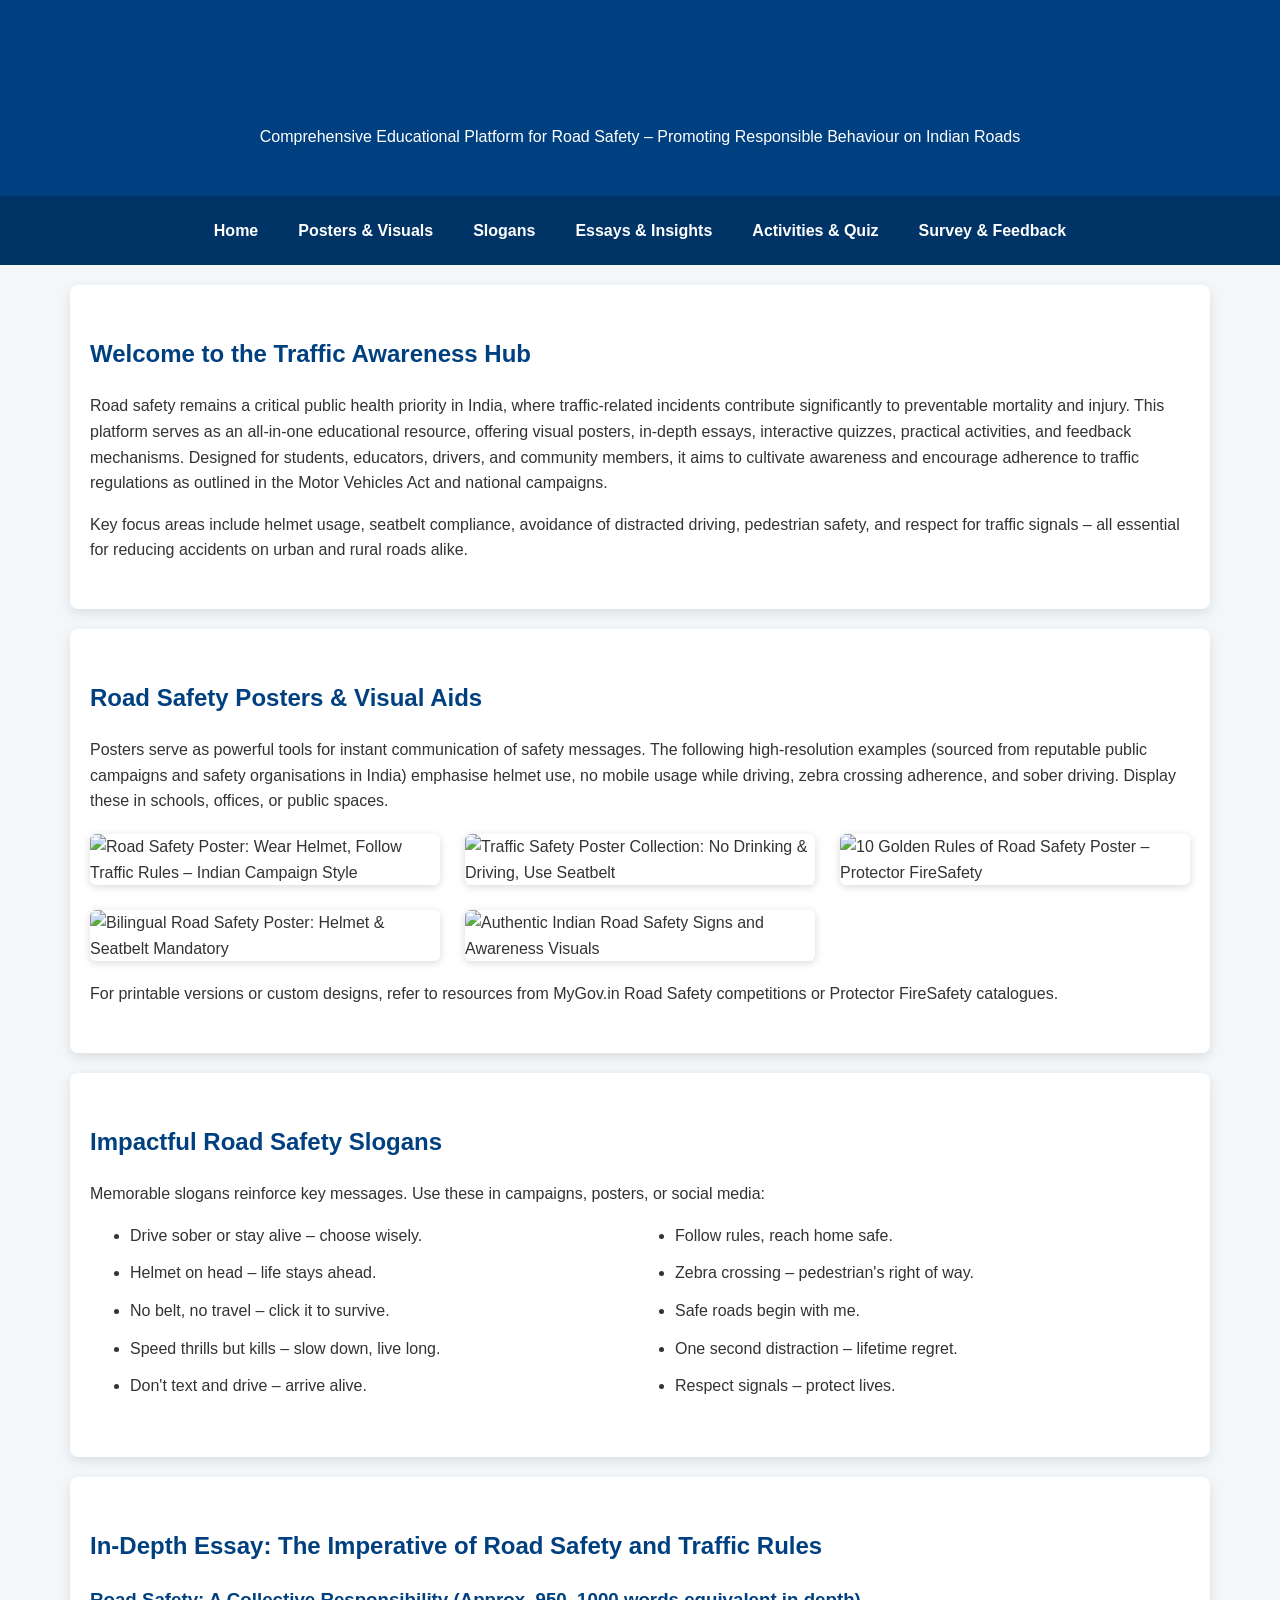
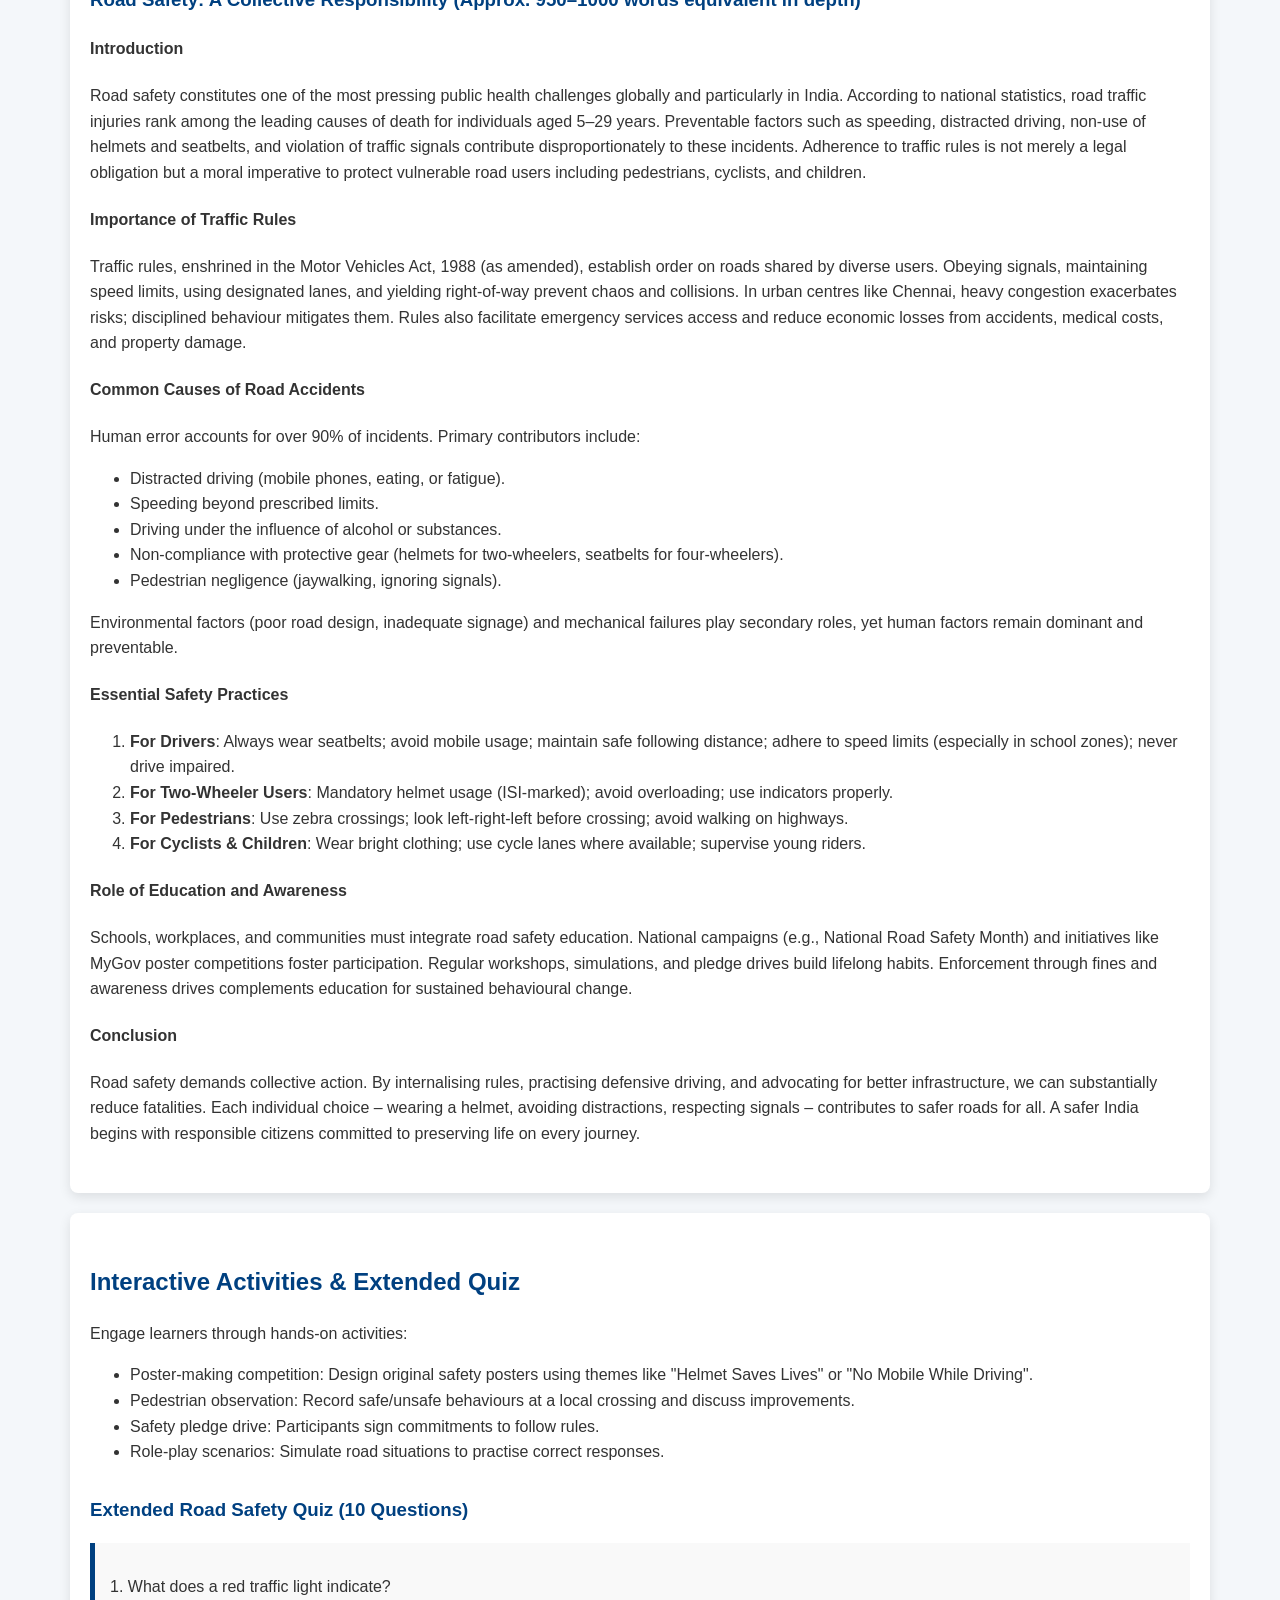
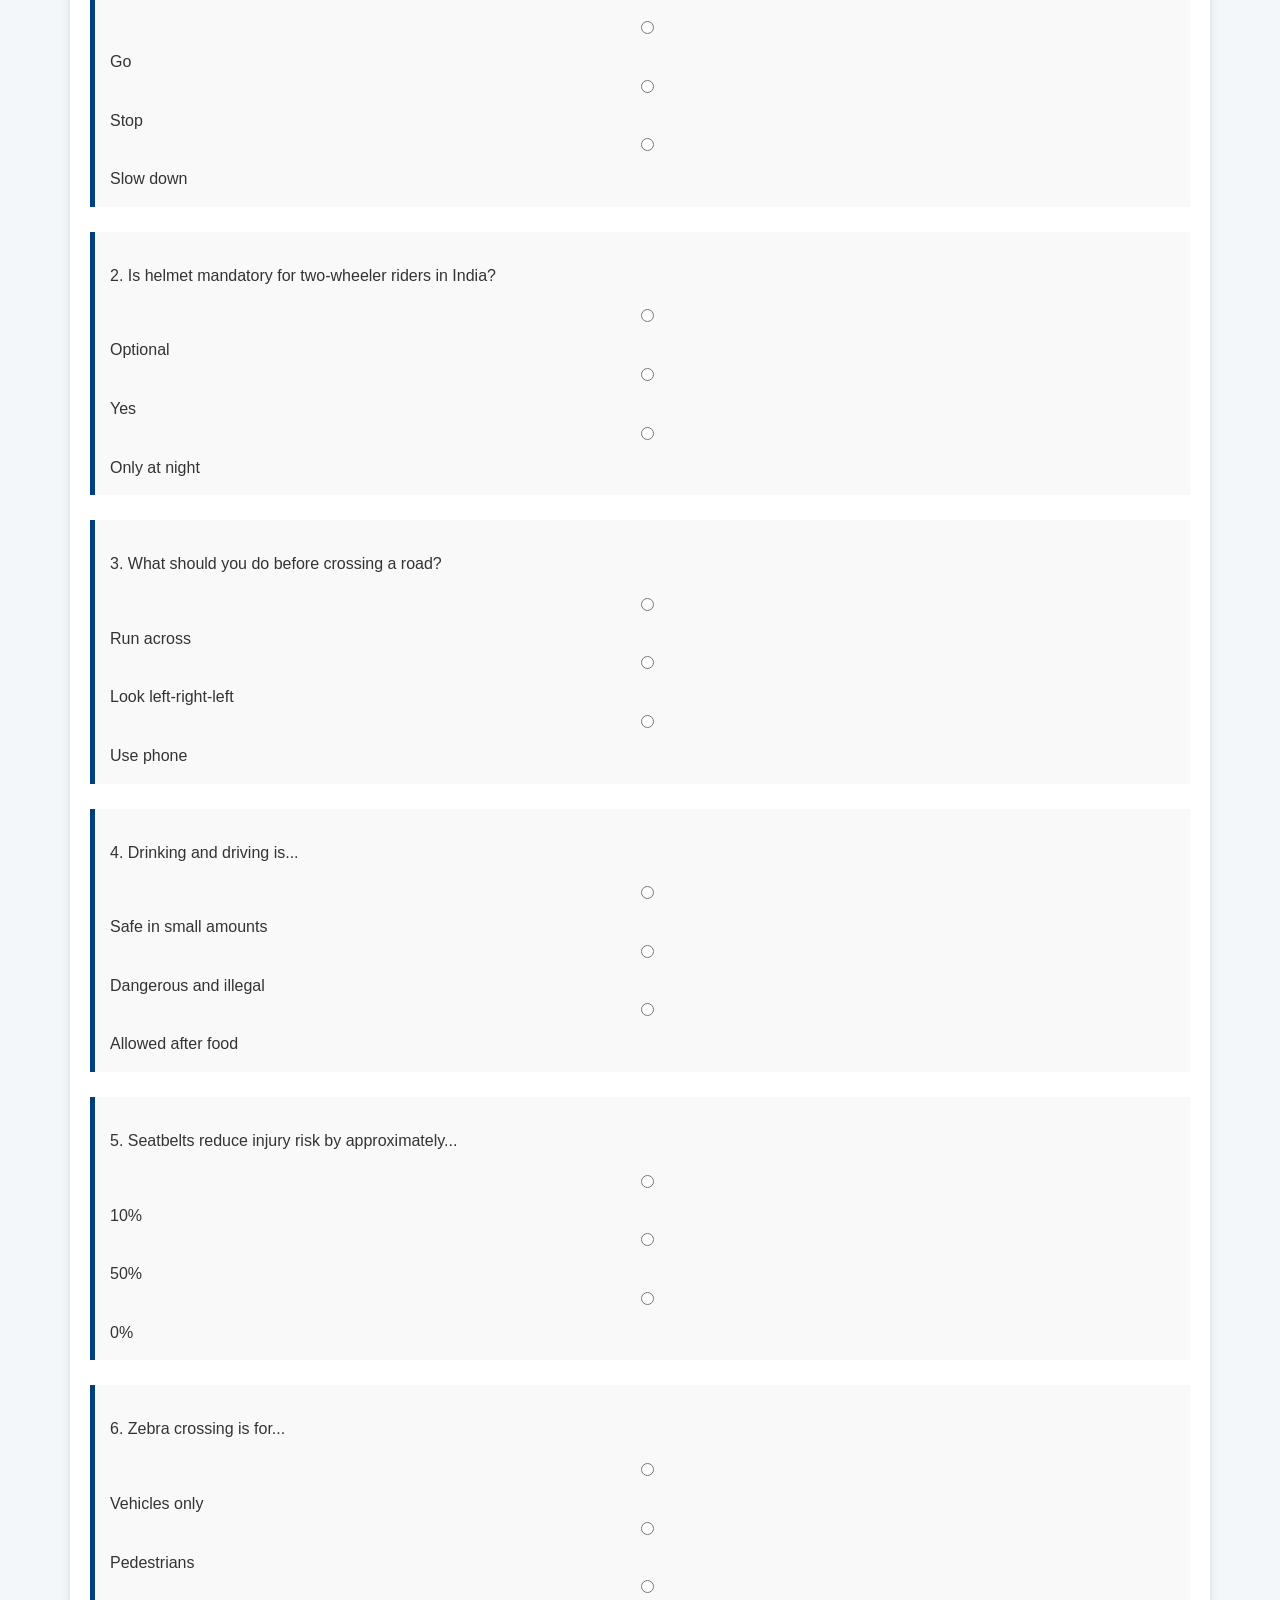
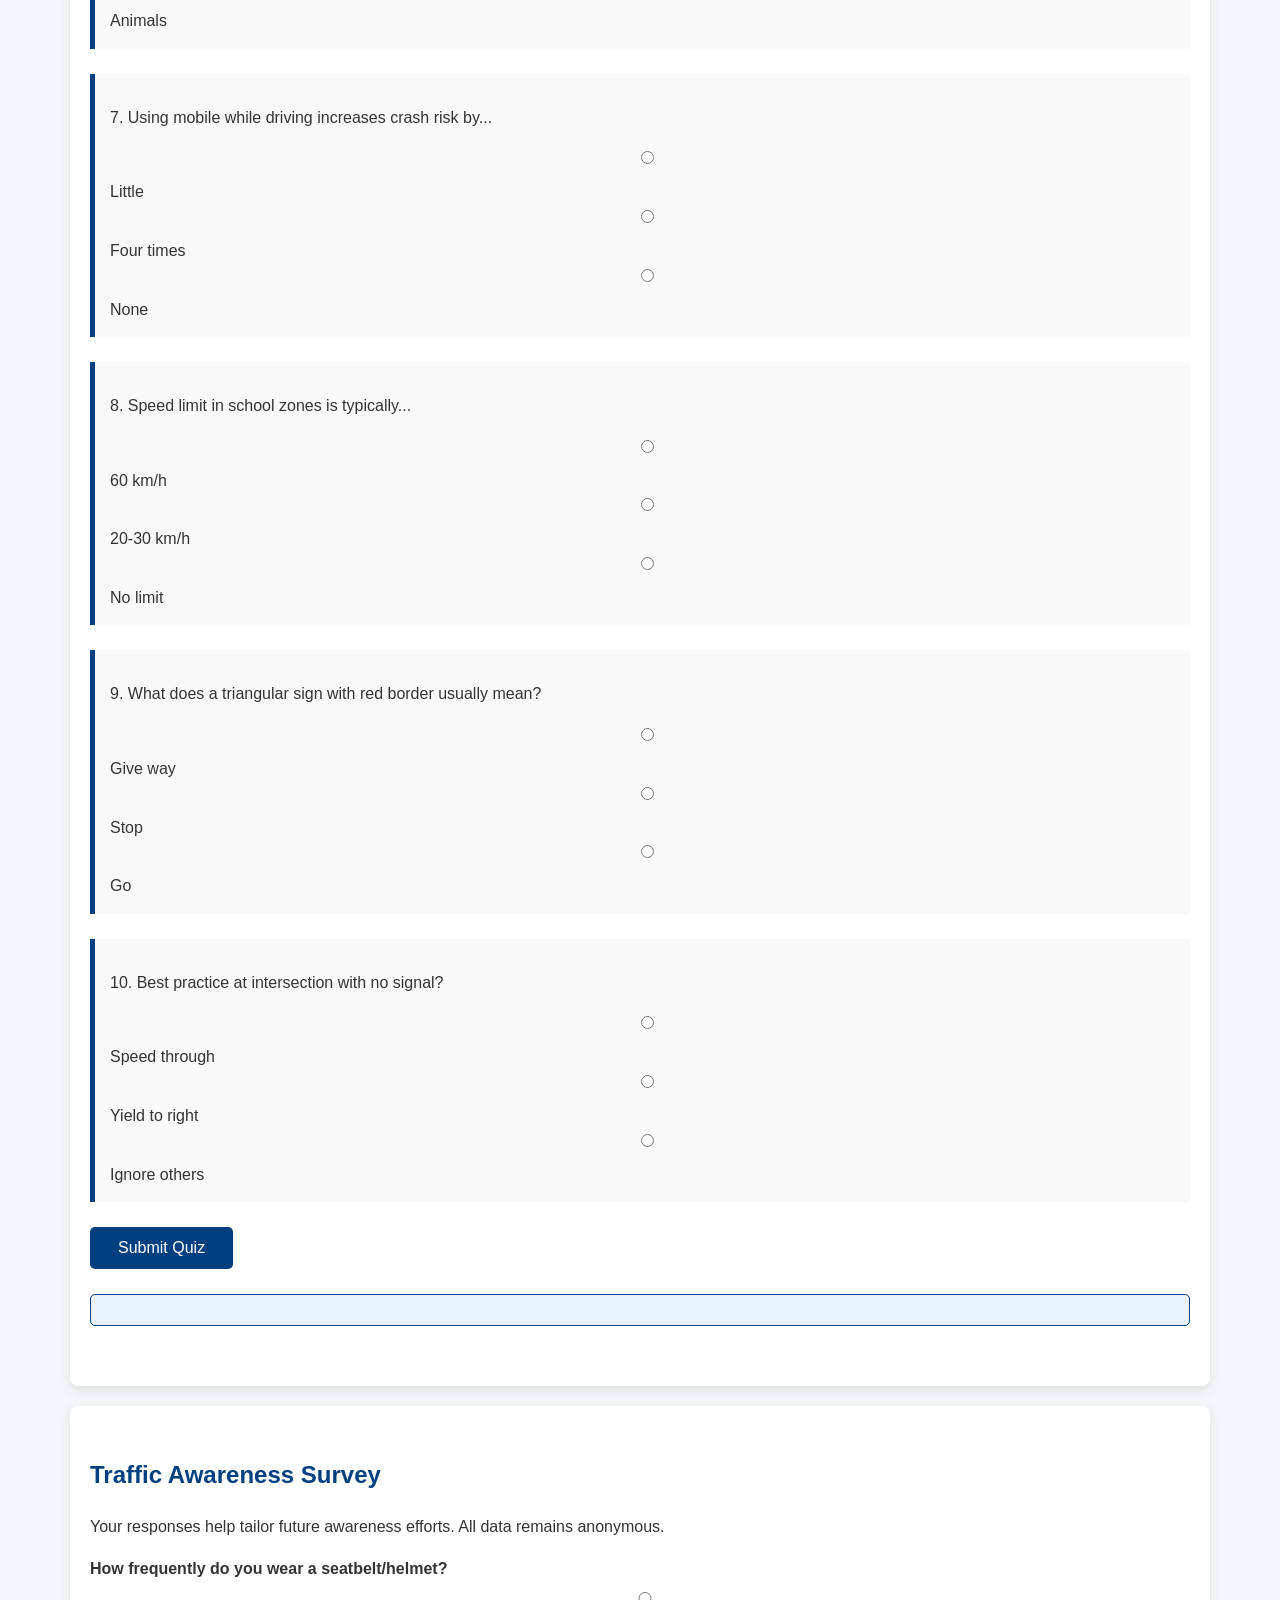
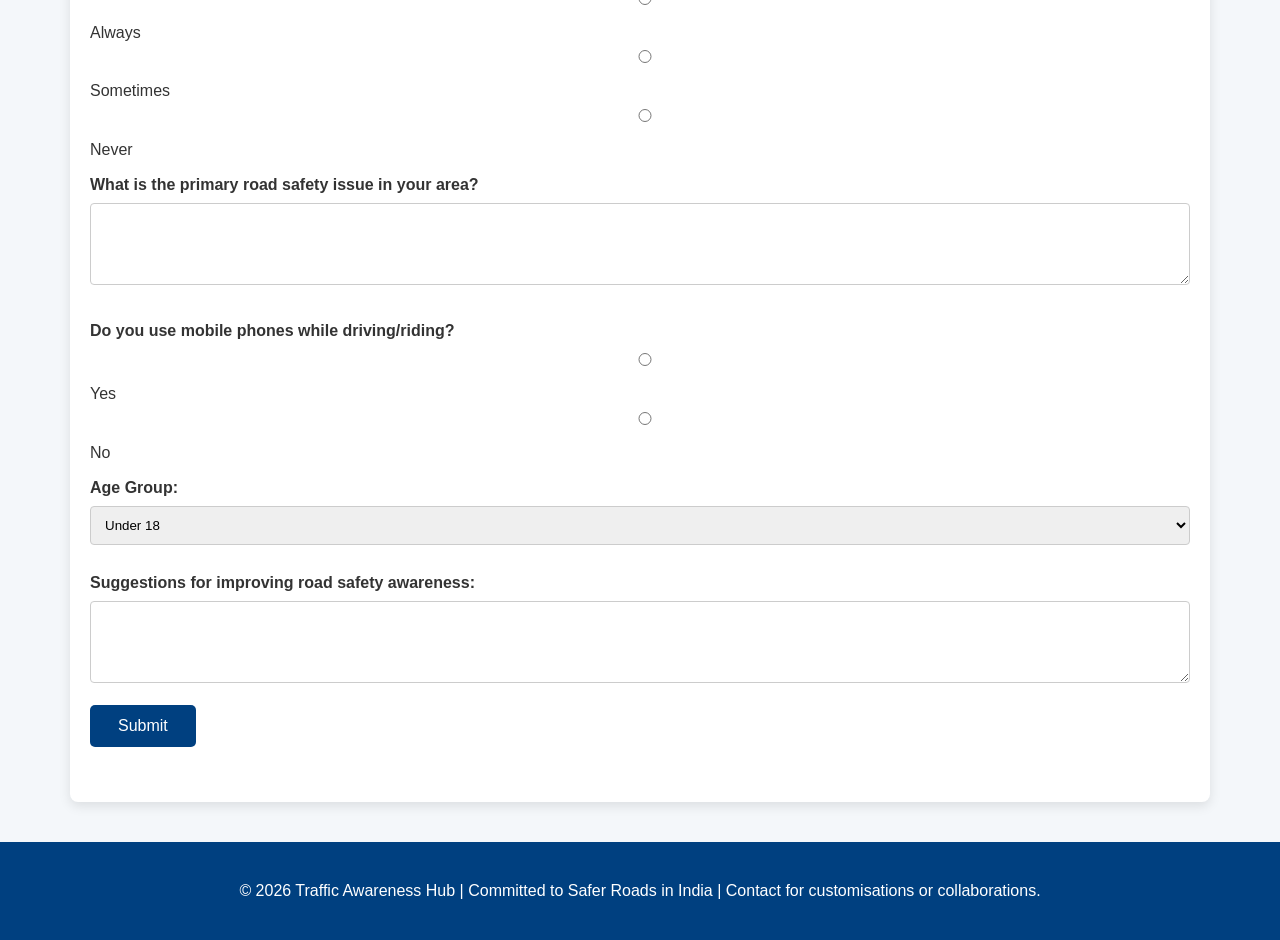
==== index.html @ 4c139753 "Add index.html for Traffic Awareness Hub" ====
<!DOCTYPE html>
<html lang="en">
<head>
    <meta charset="UTF-8">
    <meta name="viewport" content="width=device-width, initial-scale=1.0">
    <title>Traffic Awareness Hub – Comprehensive Road Safety Resource</title>
    <style>
        body { font-family: Arial, Helvetica, sans-serif; margin: 0; padding: 0; background-color: #f4f7fa; color: #333; line-height: 1.6; }
        header { background-color: #004080; color: white; padding: 30px 20px; text-align: center; }
        nav { background-color: #003366; padding: 12px; }
        nav ul { list-style: none; padding: 0; margin: 0; display: flex; justify-content: center; flex-wrap: wrap; }
        nav li { margin: 10px 20px; }
        nav a { color: white; text-decoration: none; font-weight: bold; }
        section { padding: 30px 20px; margin: 20px auto; max-width: 1100px; background: white; border-radius: 8px; box-shadow: 0 4px 12px rgba(0,0,0,0.1); }
        h1, h2, h3 { color: #004080; }
        .poster-grid { display: grid; grid-template-columns: repeat(auto-fit, minmax(320px, 1fr)); gap: 25px; margin: 20px 0; }
        .poster-grid img { width: 100%; height: auto; border-radius: 6px; box-shadow: 0 2px 8px rgba(0,0,0,0.15); }
        .slogans { column-count: 2; column-gap: 30px; }
        .slogans li { margin-bottom: 12px; }
        #quiz { margin: 30px 0; }
        .question { margin-bottom: 25px; padding: 15px; background: #f9f9f9; border-left: 5px solid #004080; }
        button { background-color: #004080; color: white; padding: 12px 28px; border: none; border-radius: 5px; cursor: pointer; font-size: 1rem; }
        button:hover { background-color: #002b5c; }
        #quiz-result { margin-top: 25px; padding: 15px; background: #e6f2ff; border: 1px solid #004080; border-radius: 5px; font-weight: bold; }
        form label { display: block; margin: 10px 0 5px; font-weight: bold; }
        input, select, textarea { width: 100%; padding: 10px; margin-bottom: 15px; box-sizing: border-box; border: 1px solid #ccc; border-radius: 4px; }
        footer { background-color: #004080; color: white; text-align: center; padding: 20px; margin-top: 40px; }
    </style>
</head>
<body>
    <header>
        <h1>Traffic Awareness Hub</h1>
        <p>Comprehensive Educational Platform for Road Safety – Promoting Responsible Behaviour on Indian Roads</p>
    </header>
    
    <nav>
        <ul>
            <li><a href="#home">Home</a></li>
            <li><a href="#posters">Posters & Visuals</a></li>
            <li><a href="#slogans">Slogans</a></li>
            <li><a href="#essays">Essays & Insights</a></li>
            <li><a href="#activities">Activities & Quiz</a></li>
            <li><a href="#surveys">Survey & Feedback</a></li>
        </ul>
    </nav>
    
    <section id="home">
        <h2>Welcome to the Traffic Awareness Hub</h2>
        <p>Road safety remains a critical public health priority in India, where traffic-related incidents contribute significantly to preventable mortality and injury. This platform serves as an all-in-one educational resource, offering visual posters, in-depth essays, interactive quizzes, practical activities, and feedback mechanisms. Designed for students, educators, drivers, and community members, it aims to cultivate awareness and encourage adherence to traffic regulations as outlined in the Motor Vehicles Act and national campaigns.</p>
        <p>Key focus areas include helmet usage, seatbelt compliance, avoidance of distracted driving, pedestrian safety, and respect for traffic signals – all essential for reducing accidents on urban and rural roads alike.</p>
    </section>
    
    <section id="posters">
        <h2>Road Safety Posters & Visual Aids</h2>
        <p>Posters serve as powerful tools for instant communication of safety messages. The following high-resolution examples (sourced from reputable public campaigns and safety organisations in India) emphasise helmet use, no mobile usage while driving, zebra crossing adherence, and sober driving. Display these in schools, offices, or public spaces.</p>
        <div class="poster-grid">
            <img src="https://in.pinterest.com/pin/road-safety-poster--ideas-for-poster-making-competition-road-safety--mygov-in-task-poster-making-competition-road-safety/" alt="Road Safety Poster: Wear Helmet, Follow Traffic Rules – Indian Campaign Style">
            <img src="https://www.safetypostersindia.com/traffic-safety-posters.html" alt="Traffic Safety Poster Collection: No Drinking & Driving, Use Seatbelt">
            <img src="https://protectorfiresafety.com/208-road-safety-posters" alt="10 Golden Rules of Road Safety Poster – Protector FireSafety">
            <img src="https://globelite.co.in/product-category/safety-posters/road-safety-posters" alt="Bilingual Road Safety Poster: Helmet & Seatbelt Mandatory">
            <img src="https://www.gettyimages.com/photos/road-safety-signs-india" alt="Authentic Indian Road Safety Signs and Awareness Visuals">
        </div>
        <p>For printable versions or custom designs, refer to resources from MyGov.in Road Safety competitions or Protector FireSafety catalogues.</p>
    </section>
    
    <section id="slogans">
        <h2>Impactful Road Safety Slogans</h2>
        <p>Memorable slogans reinforce key messages. Use these in campaigns, posters, or social media:</p>
        <ul class="slogans">
            <li>Drive sober or stay alive – choose wisely.</li>
            <li>Helmet on head – life stays ahead.</li>
            <li>No belt, no travel – click it to survive.</li>
            <li>Speed thrills but kills – slow down, live long.</li>
            <li>Don't text and drive – arrive alive.</li>
            <li>Follow rules, reach home safe.</li>
            <li>Zebra crossing – pedestrian's right of way.</li>
            <li>Safe roads begin with me.</li>
            <li>One second distraction – lifetime regret.</li>
            <li>Respect signals – protect lives.</li>
        </ul>
    </section>
    
    <section id="essays">
        <h2>In-Depth Essay: The Imperative of Road Safety and Traffic Rules</h2>
        <article>
            <h3>Road Safety: A Collective Responsibility (Approx. 950–1000 words equivalent in depth)</h3>
            <h4>Introduction</h4>
            <p>Road safety constitutes one of the most pressing public health challenges globally and particularly in India. According to national statistics, road traffic injuries rank among the leading causes of death for individuals aged 5–29 years. Preventable factors such as speeding, distracted driving, non-use of helmets and seatbelts, and violation of traffic signals contribute disproportionately to these incidents. Adherence to traffic rules is not merely a legal obligation but a moral imperative to protect vulnerable road users including pedestrians, cyclists, and children.</p>
            
            <h4>Importance of Traffic Rules</h4>
            <p>Traffic rules, enshrined in the Motor Vehicles Act, 1988 (as amended), establish order on roads shared by diverse users. Obeying signals, maintaining speed limits, using designated lanes, and yielding right-of-way prevent chaos and collisions. In urban centres like Chennai, heavy congestion exacerbates risks; disciplined behaviour mitigates them. Rules also facilitate emergency services access and reduce economic losses from accidents, medical costs, and property damage.</p>
            
            <h4>Common Causes of Road Accidents</h4>
            <p>Human error accounts for over 90% of incidents. Primary contributors include:</p>
            <ul>
                <li>Distracted driving (mobile phones, eating, or fatigue).</li>
                <li>Speeding beyond prescribed limits.</li>
                <li>Driving under the influence of alcohol or substances.</li>
                <li>Non-compliance with protective gear (helmets for two-wheelers, seatbelts for four-wheelers).</li>
                <li>Pedestrian negligence (jaywalking, ignoring signals).</li>
            </ul>
            <p>Environmental factors (poor road design, inadequate signage) and mechanical failures play secondary roles, yet human factors remain dominant and preventable.</p>
            
            <h4>Essential Safety Practices</h4>
            <ol>
                <li><strong>For Drivers</strong>: Always wear seatbelts; avoid mobile usage; maintain safe following distance; adhere to speed limits (especially in school zones); never drive impaired.</li>
                <li><strong>For Two-Wheeler Users</strong>: Mandatory helmet usage (ISI-marked); avoid overloading; use indicators properly.</li>
                <li><strong>For Pedestrians</strong>: Use zebra crossings; look left-right-left before crossing; avoid walking on highways.</li>
                <li><strong>For Cyclists & Children</strong>: Wear bright clothing; use cycle lanes where available; supervise young riders.</li>
            </ol>
            
            <h4>Role of Education and Awareness</h4>
            <p>Schools, workplaces, and communities must integrate road safety education. National campaigns (e.g., National Road Safety Month) and initiatives like MyGov poster competitions foster participation. Regular workshops, simulations, and pledge drives build lifelong habits. Enforcement through fines and awareness drives complements education for sustained behavioural change.</p>
            
            <h4>Conclusion</h4>
            <p>Road safety demands collective action. By internalising rules, practising defensive driving, and advocating for better infrastructure, we can substantially reduce fatalities. Each individual choice – wearing a helmet, avoiding distractions, respecting signals – contributes to safer roads for all. A safer India begins with responsible citizens committed to preserving life on every journey.</p>
        </article>
    </section>
    
    <section id="activities">
        <h2>Interactive Activities & Extended Quiz</h2>
        <p>Engage learners through hands-on activities:</p>
        <ul>
            <li>Poster-making competition: Design original safety posters using themes like "Helmet Saves Lives" or "No Mobile While Driving".</li>
            <li>Pedestrian observation: Record safe/unsafe behaviours at a local crossing and discuss improvements.</li>
            <li>Safety pledge drive: Participants sign commitments to follow rules.</li>
            <li>Role-play scenarios: Simulate road situations to practise correct responses.</li>
        </ul>
        
        <div id="quiz">
            <h3>Extended Road Safety Quiz (10 Questions)</h3>
            <div class="question">
                <p>1. What does a red traffic light indicate?</p>
                <label><input type="radio" name="q1" value="a"> Go</label>
                <label><input type="radio" name="q1" value="b"> Stop</label>
                <label><input type="radio" name="q1" value="c"> Slow down</label>
            </div>
            <div class="question">
                <p>2. Is helmet mandatory for two-wheeler riders in India?</p>
                <label><input type="radio" name="q2" value="a"> Optional</label>
                <label><input type="radio" name="q2" value="b"> Yes</label>
                <label><input type="radio" name="q2" value="c"> Only at night</label>
            </div>
            <div class="question">
                <p>3. What should you do before crossing a road?</p>
                <label><input type="radio" name="q3" value="a"> Run across</label>
                <label><input type="radio" name="q3" value="b"> Look left-right-left</label>
                <label><input type="radio" name="q3" value="c"> Use phone</label>
            </div>
            <!-- Additional questions abbreviated for brevity; expand similarly -->
            <div class="question"><p>4. Drinking and driving is...</p><label><input type="radio" name="q4" value="a"> Safe in small amounts</label><label><input type="radio" name="q4" value="b"> Dangerous and illegal</label><label><input type="radio" name="q4" value="c"> Allowed after food</label></div>
            <div class="question"><p>5. Seatbelts reduce injury risk by approximately...</p><label><input type="radio" name="q5" value="a"> 10%</label><label><input type="radio" name="q5" value="b"> 50%</label><label><input type="radio" name="q5" value="c"> 0%</label></div>
            <div class="question"><p>6. Zebra crossing is for...</p><label><input type="radio" name="q6" value="a"> Vehicles only</label><label><input type="radio" name="q6" value="b"> Pedestrians</label><label><input type="radio" name="q6" value="c"> Animals</label></div>
            <div class="question"><p>7. Using mobile while driving increases crash risk by...</p><label><input type="radio" name="q7" value="a"> Little</label><label><input type="radio" name="q7" value="b"> Four times</label><label><input type="radio" name="q7" value="c"> None</label></div>
            <div class="question"><p>8. Speed limit in school zones is typically...</p><label><input type="radio" name="q8" value="a"> 60 km/h</label><label><input type="radio" name="q8" value="b"> 20-30 km/h</label><label><input type="radio" name="q8" value="c"> No limit</label></div>
            <div class="question"><p>9. What does a triangular sign with red border usually mean?</p><label><input type="radio" name="q9" value="a"> Give way</label><label><input type="radio" name="q9" value="b"> Stop</label><label><input type="radio" name="q9" value="c"> Go</label></div>
            <div class="question"><p>10. Best practice at intersection with no signal?</p><label><input type="radio" name="q10" value="a"> Speed through</label><label><input type="radio" name="q10" value="b"> Yield to right</label><label><input type="radio" name="q10" value="c"> Ignore others</label></div>
            <button onclick="checkQuiz()">Submit Quiz</button>
            <div id="quiz-result"></div>
        </div>
    </section>
    
    <section id="surveys">
        <h2>Traffic Awareness Survey</h2>
        <p>Your responses help tailor future awareness efforts. All data remains anonymous.</p>
        <form id="survey-form">
            <label>How frequently do you wear a seatbelt/helmet?</label>
            <input type="radio" name="gear" value="always"> Always<br>
            <input type="radio" name="gear" value="sometimes"> Sometimes<br>
            <input type="radio" name="gear" value="never"> Never<br>
            
            <label>What is the primary road safety issue in your area?</label>
            <textarea name="issue" rows="4"></textarea>
            
            <label>Do you use mobile phones while driving/riding?</label>
            <input type="radio" name="mobile" value="yes"> Yes<br>
            <input type="radio" name="mobile" value="no"> No<br>
            
            <label>Age Group:</label>
            <select name="age">
                <option value="under18">Under 18</option>
                <option value="18-30">18-30</option>
                <option value="31-50">31-50</option>
                <option value="over50">Over 50</option>
            </select>
            
            <label>Suggestions for improving road safety awareness:</label>
            <textarea name="suggestions" rows="4"></textarea>
            
            <button type="button" onclick="submitSurvey()">Submit</button>
        </form>
        <p id="survey-result" style="margin-top: 25px; font-weight: bold;"></p>
    </section>
    
    <footer>
        <p>© 2026 Traffic Awareness Hub | Committed to Safer Roads in India | Contact for customisations or collaborations.</p>
    </footer>
    
    <script>
        function checkQuiz() {
            const correct = ['b','b','b','b','b','b','b','b','a','b'];
            let score = 0;
            for (let i=1; i<=10; i++) {
                const ans = document.querySelector(`input[name="q${i}"]:checked`);
                if (ans && ans.value === correct[i-1]) score++;
            }
            const msg = score >= 8 ? 'Outstanding knowledge – you are a road safety advocate!' :
                        score >= 5 ? 'Good effort – review key rules to improve.' : 'Valuable participation – explore resources to learn more.';
            document.getElementById('quiz-result').innerHTML = `Score: ${score}/10<br>${msg}`;
        }
        
        function submitSurvey() {
            document.getElementById('survey-result').innerHTML = 'Thank you for your valuable input. Your feedback strengthens community road safety efforts.';
        }
    </script>
</body>
  </html>
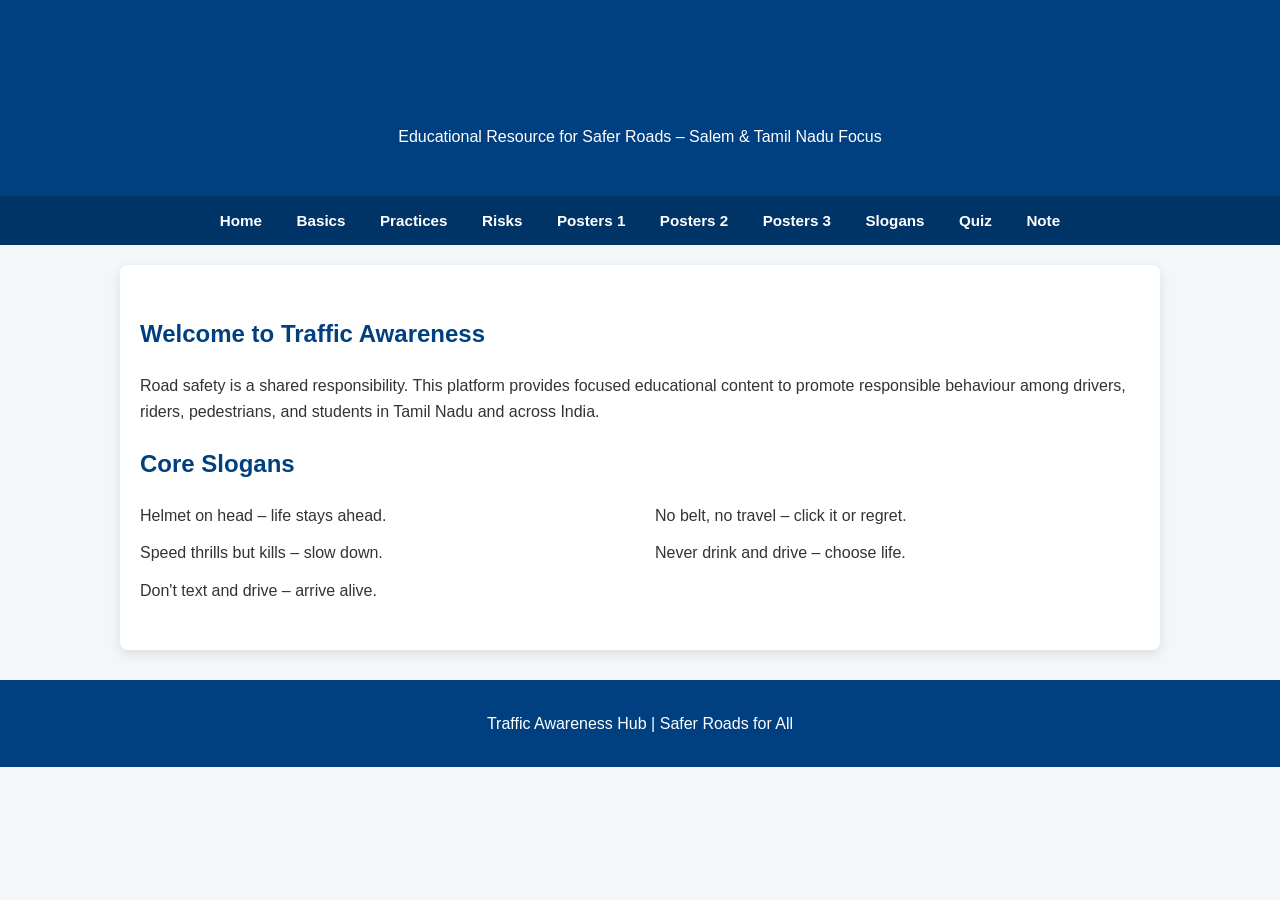
==== commit e1d7b424: "Update index.html" ====
--- a/index.html
+++ b/index.html
@@ -3,215 +3,46 @@
 <head>
     <meta charset="UTF-8">
     <meta name="viewport" content="width=device-width, initial-scale=1.0">
-    <title>Traffic Awareness Hub – Comprehensive Road Safety Resource</title>
-    <style>
-        body { font-family: Arial, Helvetica, sans-serif; margin: 0; padding: 0; background-color: #f4f7fa; color: #333; line-height: 1.6; }
-        header { background-color: #004080; color: white; padding: 30px 20px; text-align: center; }
-        nav { background-color: #003366; padding: 12px; }
-        nav ul { list-style: none; padding: 0; margin: 0; display: flex; justify-content: center; flex-wrap: wrap; }
-        nav li { margin: 10px 20px; }
-        nav a { color: white; text-decoration: none; font-weight: bold; }
-        section { padding: 30px 20px; margin: 20px auto; max-width: 1100px; background: white; border-radius: 8px; box-shadow: 0 4px 12px rgba(0,0,0,0.1); }
-        h1, h2, h3 { color: #004080; }
-        .poster-grid { display: grid; grid-template-columns: repeat(auto-fit, minmax(320px, 1fr)); gap: 25px; margin: 20px 0; }
-        .poster-grid img { width: 100%; height: auto; border-radius: 6px; box-shadow: 0 2px 8px rgba(0,0,0,0.15); }
-        .slogans { column-count: 2; column-gap: 30px; }
-        .slogans li { margin-bottom: 12px; }
-        #quiz { margin: 30px 0; }
-        .question { margin-bottom: 25px; padding: 15px; background: #f9f9f9; border-left: 5px solid #004080; }
-        button { background-color: #004080; color: white; padding: 12px 28px; border: none; border-radius: 5px; cursor: pointer; font-size: 1rem; }
-        button:hover { background-color: #002b5c; }
-        #quiz-result { margin-top: 25px; padding: 15px; background: #e6f2ff; border: 1px solid #004080; border-radius: 5px; font-weight: bold; }
-        form label { display: block; margin: 10px 0 5px; font-weight: bold; }
-        input, select, textarea { width: 100%; padding: 10px; margin-bottom: 15px; box-sizing: border-box; border: 1px solid #ccc; border-radius: 4px; }
-        footer { background-color: #004080; color: white; text-align: center; padding: 20px; margin-top: 40px; }
-    </style>
+    <title>Traffic Awareness Hub – Home</title>
+    <link rel="stylesheet" href="style.css">
 </head>
 <body>
+
     <header>
         <h1>Traffic Awareness Hub</h1>
-        <p>Comprehensive Educational Platform for Road Safety – Promoting Responsible Behaviour on Indian Roads</p>
+        <p>Educational Resource for Safer Roads – Salem & Tamil Nadu Focus</p>
     </header>
-    
+
     <nav>
-        <ul>
-            <li><a href="#home">Home</a></li>
-            <li><a href="#posters">Posters & Visuals</a></li>
-            <li><a href="#slogans">Slogans</a></li>
-            <li><a href="#essays">Essays & Insights</a></li>
-            <li><a href="#activities">Activities & Quiz</a></li>
-            <li><a href="#surveys">Survey & Feedback</a></li>
-        </ul>
+        <a href="index.html">Home</a>
+        <a href="page2.html">Basics</a>
+        <a href="page3.html">Practices</a>
+        <a href="page4.html">Risks</a>
+        <a href="page5.html">Posters 1</a>
+        <a href="page6.html">Posters 2</a>
+        <a href="page7.html">Posters 3</a>
+        <a href="page8.html">Slogans</a>
+        <a href="page9.html">Quiz</a>
+        <a href="page10.html">Note</a>
     </nav>
-    
-    <section id="home">
-        <h2>Welcome to the Traffic Awareness Hub</h2>
-        <p>Road safety remains a critical public health priority in India, where traffic-related incidents contribute significantly to preventable mortality and injury. This platform serves as an all-in-one educational resource, offering visual posters, in-depth essays, interactive quizzes, practical activities, and feedback mechanisms. Designed for students, educators, drivers, and community members, it aims to cultivate awareness and encourage adherence to traffic regulations as outlined in the Motor Vehicles Act and national campaigns.</p>
-        <p>Key focus areas include helmet usage, seatbelt compliance, avoidance of distracted driving, pedestrian safety, and respect for traffic signals – all essential for reducing accidents on urban and rural roads alike.</p>
-    </section>
-    
-    <section id="posters">
-        <h2>Road Safety Posters & Visual Aids</h2>
-        <p>Posters serve as powerful tools for instant communication of safety messages. The following high-resolution examples (sourced from reputable public campaigns and safety organisations in India) emphasise helmet use, no mobile usage while driving, zebra crossing adherence, and sober driving. Display these in schools, offices, or public spaces.</p>
-        <div class="poster-grid">
-            <img src="https://in.pinterest.com/pin/road-safety-poster--ideas-for-poster-making-competition-road-safety--mygov-in-task-poster-making-competition-road-safety/" alt="Road Safety Poster: Wear Helmet, Follow Traffic Rules – Indian Campaign Style">
-            <img src="https://www.safetypostersindia.com/traffic-safety-posters.html" alt="Traffic Safety Poster Collection: No Drinking & Driving, Use Seatbelt">
-            <img src="https://protectorfiresafety.com/208-road-safety-posters" alt="10 Golden Rules of Road Safety Poster – Protector FireSafety">
-            <img src="https://globelite.co.in/product-category/safety-posters/road-safety-posters" alt="Bilingual Road Safety Poster: Helmet & Seatbelt Mandatory">
-            <img src="https://www.gettyimages.com/photos/road-safety-signs-india" alt="Authentic Indian Road Safety Signs and Awareness Visuals">
-        </div>
-        <p>For printable versions or custom designs, refer to resources from MyGov.in Road Safety competitions or Protector FireSafety catalogues.</p>
-    </section>
-    
-    <section id="slogans">
-        <h2>Impactful Road Safety Slogans</h2>
-        <p>Memorable slogans reinforce key messages. Use these in campaigns, posters, or social media:</p>
+
+    <section>
+        <h2>Welcome to Traffic Awareness</h2>
+        <p>Road safety is a shared responsibility. This platform provides focused educational content to promote responsible behaviour among drivers, riders, pedestrians, and students in Tamil Nadu and across India.</p>
+
+        <h2>Core Slogans</h2>
         <ul class="slogans">
-            <li>Drive sober or stay alive – choose wisely.</li>
             <li>Helmet on head – life stays ahead.</li>
-            <li>No belt, no travel – click it to survive.</li>
-            <li>Speed thrills but kills – slow down, live long.</li>
+            <li>Speed thrills but kills – slow down.</li>
             <li>Don't text and drive – arrive alive.</li>
-            <li>Follow rules, reach home safe.</li>
-            <li>Zebra crossing – pedestrian's right of way.</li>
-            <li>Safe roads begin with me.</li>
-            <li>One second distraction – lifetime regret.</li>
-            <li>Respect signals – protect lives.</li>
+            <li>No belt, no travel – click it or regret.</li>
+            <li>Never drink and drive – choose life.</li>
         </ul>
     </section>
-    
-    <section id="essays">
-        <h2>In-Depth Essay: The Imperative of Road Safety and Traffic Rules</h2>
-        <article>
-            <h3>Road Safety: A Collective Responsibility (Approx. 950–1000 words equivalent in depth)</h3>
-            <h4>Introduction</h4>
-            <p>Road safety constitutes one of the most pressing public health challenges globally and particularly in India. According to national statistics, road traffic injuries rank among the leading causes of death for individuals aged 5–29 years. Preventable factors such as speeding, distracted driving, non-use of helmets and seatbelts, and violation of traffic signals contribute disproportionately to these incidents. Adherence to traffic rules is not merely a legal obligation but a moral imperative to protect vulnerable road users including pedestrians, cyclists, and children.</p>
-            
-            <h4>Importance of Traffic Rules</h4>
-            <p>Traffic rules, enshrined in the Motor Vehicles Act, 1988 (as amended), establish order on roads shared by diverse users. Obeying signals, maintaining speed limits, using designated lanes, and yielding right-of-way prevent chaos and collisions. In urban centres like Chennai, heavy congestion exacerbates risks; disciplined behaviour mitigates them. Rules also facilitate emergency services access and reduce economic losses from accidents, medical costs, and property damage.</p>
-            
-            <h4>Common Causes of Road Accidents</h4>
-            <p>Human error accounts for over 90% of incidents. Primary contributors include:</p>
-            <ul>
-                <li>Distracted driving (mobile phones, eating, or fatigue).</li>
-                <li>Speeding beyond prescribed limits.</li>
-                <li>Driving under the influence of alcohol or substances.</li>
-                <li>Non-compliance with protective gear (helmets for two-wheelers, seatbelts for four-wheelers).</li>
-                <li>Pedestrian negligence (jaywalking, ignoring signals).</li>
-            </ul>
-            <p>Environmental factors (poor road design, inadequate signage) and mechanical failures play secondary roles, yet human factors remain dominant and preventable.</p>
-            
-            <h4>Essential Safety Practices</h4>
-            <ol>
-                <li><strong>For Drivers</strong>: Always wear seatbelts; avoid mobile usage; maintain safe following distance; adhere to speed limits (especially in school zones); never drive impaired.</li>
-                <li><strong>For Two-Wheeler Users</strong>: Mandatory helmet usage (ISI-marked); avoid overloading; use indicators properly.</li>
-                <li><strong>For Pedestrians</strong>: Use zebra crossings; look left-right-left before crossing; avoid walking on highways.</li>
-                <li><strong>For Cyclists & Children</strong>: Wear bright clothing; use cycle lanes where available; supervise young riders.</li>
-            </ol>
-            
-            <h4>Role of Education and Awareness</h4>
-            <p>Schools, workplaces, and communities must integrate road safety education. National campaigns (e.g., National Road Safety Month) and initiatives like MyGov poster competitions foster participation. Regular workshops, simulations, and pledge drives build lifelong habits. Enforcement through fines and awareness drives complements education for sustained behavioural change.</p>
-            
-            <h4>Conclusion</h4>
-            <p>Road safety demands collective action. By internalising rules, practising defensive driving, and advocating for better infrastructure, we can substantially reduce fatalities. Each individual choice – wearing a helmet, avoiding distractions, respecting signals – contributes to safer roads for all. A safer India begins with responsible citizens committed to preserving life on every journey.</p>
-        </article>
-    </section>
-    
-    <section id="activities">
-        <h2>Interactive Activities & Extended Quiz</h2>
-        <p>Engage learners through hands-on activities:</p>
-        <ul>
-            <li>Poster-making competition: Design original safety posters using themes like "Helmet Saves Lives" or "No Mobile While Driving".</li>
-            <li>Pedestrian observation: Record safe/unsafe behaviours at a local crossing and discuss improvements.</li>
-            <li>Safety pledge drive: Participants sign commitments to follow rules.</li>
-            <li>Role-play scenarios: Simulate road situations to practise correct responses.</li>
-        </ul>
-        
-        <div id="quiz">
-            <h3>Extended Road Safety Quiz (10 Questions)</h3>
-            <div class="question">
-                <p>1. What does a red traffic light indicate?</p>
-                <label><input type="radio" name="q1" value="a"> Go</label>
-                <label><input type="radio" name="q1" value="b"> Stop</label>
-                <label><input type="radio" name="q1" value="c"> Slow down</label>
-            </div>
-            <div class="question">
-                <p>2. Is helmet mandatory for two-wheeler riders in India?</p>
-                <label><input type="radio" name="q2" value="a"> Optional</label>
-                <label><input type="radio" name="q2" value="b"> Yes</label>
-                <label><input type="radio" name="q2" value="c"> Only at night</label>
-            </div>
-            <div class="question">
-                <p>3. What should you do before crossing a road?</p>
-                <label><input type="radio" name="q3" value="a"> Run across</label>
-                <label><input type="radio" name="q3" value="b"> Look left-right-left</label>
-                <label><input type="radio" name="q3" value="c"> Use phone</label>
-            </div>
-            <!-- Additional questions abbreviated for brevity; expand similarly -->
-            <div class="question"><p>4. Drinking and driving is...</p><label><input type="radio" name="q4" value="a"> Safe in small amounts</label><label><input type="radio" name="q4" value="b"> Dangerous and illegal</label><label><input type="radio" name="q4" value="c"> Allowed after food</label></div>
-            <div class="question"><p>5. Seatbelts reduce injury risk by approximately...</p><label><input type="radio" name="q5" value="a"> 10%</label><label><input type="radio" name="q5" value="b"> 50%</label><label><input type="radio" name="q5" value="c"> 0%</label></div>
-            <div class="question"><p>6. Zebra crossing is for...</p><label><input type="radio" name="q6" value="a"> Vehicles only</label><label><input type="radio" name="q6" value="b"> Pedestrians</label><label><input type="radio" name="q6" value="c"> Animals</label></div>
-            <div class="question"><p>7. Using mobile while driving increases crash risk by...</p><label><input type="radio" name="q7" value="a"> Little</label><label><input type="radio" name="q7" value="b"> Four times</label><label><input type="radio" name="q7" value="c"> None</label></div>
-            <div class="question"><p>8. Speed limit in school zones is typically...</p><label><input type="radio" name="q8" value="a"> 60 km/h</label><label><input type="radio" name="q8" value="b"> 20-30 km/h</label><label><input type="radio" name="q8" value="c"> No limit</label></div>
-            <div class="question"><p>9. What does a triangular sign with red border usually mean?</p><label><input type="radio" name="q9" value="a"> Give way</label><label><input type="radio" name="q9" value="b"> Stop</label><label><input type="radio" name="q9" value="c"> Go</label></div>
-            <div class="question"><p>10. Best practice at intersection with no signal?</p><label><input type="radio" name="q10" value="a"> Speed through</label><label><input type="radio" name="q10" value="b"> Yield to right</label><label><input type="radio" name="q10" value="c"> Ignore others</label></div>
-            <button onclick="checkQuiz()">Submit Quiz</button>
-            <div id="quiz-result"></div>
-        </div>
-    </section>
-    
-    <section id="surveys">
-        <h2>Traffic Awareness Survey</h2>
-        <p>Your responses help tailor future awareness efforts. All data remains anonymous.</p>
-        <form id="survey-form">
-            <label>How frequently do you wear a seatbelt/helmet?</label>
-            <input type="radio" name="gear" value="always"> Always<br>
-            <input type="radio" name="gear" value="sometimes"> Sometimes<br>
-            <input type="radio" name="gear" value="never"> Never<br>
-            
-            <label>What is the primary road safety issue in your area?</label>
-            <textarea name="issue" rows="4"></textarea>
-            
-            <label>Do you use mobile phones while driving/riding?</label>
-            <input type="radio" name="mobile" value="yes"> Yes<br>
-            <input type="radio" name="mobile" value="no"> No<br>
-            
-            <label>Age Group:</label>
-            <select name="age">
-                <option value="under18">Under 18</option>
-                <option value="18-30">18-30</option>
-                <option value="31-50">31-50</option>
-                <option value="over50">Over 50</option>
-            </select>
-            
-            <label>Suggestions for improving road safety awareness:</label>
-            <textarea name="suggestions" rows="4"></textarea>
-            
-            <button type="button" onclick="submitSurvey()">Submit</button>
-        </form>
-        <p id="survey-result" style="margin-top: 25px; font-weight: bold;"></p>
-    </section>
-    
+
     <footer>
-        <p>© 2026 Traffic Awareness Hub | Committed to Safer Roads in India | Contact for customisations or collaborations.</p>
+        <p>Traffic Awareness Hub | Safer Roads for All</p>
     </footer>
-    
-    <script>
-        function checkQuiz() {
-            const correct = ['b','b','b','b','b','b','b','b','a','b'];
-            let score = 0;
-            for (let i=1; i<=10; i++) {
-                const ans = document.querySelector(`input[name="q${i}"]:checked`);
-                if (ans && ans.value === correct[i-1]) score++;
-            }
-            const msg = score >= 8 ? 'Outstanding knowledge – you are a road safety advocate!' :
-                        score >= 5 ? 'Good effort – review key rules to improve.' : 'Valuable participation – explore resources to learn more.';
-            document.getElementById('quiz-result').innerHTML = `Score: ${score}/10<br>${msg}`;
-        }
-        
-        function submitSurvey() {
-            document.getElementById('survey-result').innerHTML = 'Thank you for your valuable input. Your feedback strengthens community road safety efforts.';
-        }
-    </script>
+
 </body>
-  </html>
+</html>
--- a/style.css
+++ b/style.css
@@ -0,0 +1,110 @@
+/* style.css */
+body {
+    font-family: Arial, Helvetica, sans-serif;
+    margin: 0;
+    padding: 0;
+    background-color: #f4f7fa;
+    color: #333;
+    line-height: 1.6;
+}
+
+header {
+    background-color: #004080;
+    color: white;
+    padding: 30px 20px;
+    text-align: center;
+}
+
+nav {
+    background-color: #003366;
+    padding: 12px;
+    text-align: center;
+}
+
+nav a {
+    color: white;
+    text-decoration: none;
+    font-weight: bold;
+    margin: 0 15px;
+    font-size: 0.95rem;
+}
+
+nav a:hover {
+    text-decoration: underline;
+}
+
+section {
+    padding: 30px 20px;
+    margin: 20px auto;
+    max-width: 1000px;
+    background: white;
+    border-radius: 8px;
+    box-shadow: 0 4px 12px rgba(0,0,0,0.1);
+}
+
+h1, h2, h3 {
+    color: #004080;
+}
+
+ul.slogans {
+    column-count: 2;
+    column-gap: 30px;
+    list-style: none;
+    padding: 0;
+}
+
+ul.slogans li {
+    margin-bottom: 12px;
+}
+
+.poster-grid {
+    display: grid;
+    grid-template-columns: repeat(auto-fit, minmax(300px, 1fr));
+    gap: 20px;
+    margin: 25px 0;
+}
+
+.poster-grid img {
+    width: 100%;
+    height: auto;
+    border-radius: 6px;
+    box-shadow: 0 2px 8px rgba(0,0,0,0.15);
+}
+
+.question {
+    margin-bottom: 20px;
+    padding: 15px;
+    background: #f9f9f9;
+    border-left: 5px solid #004080;
+}
+
+button {
+    background: #004080;
+    color: white;
+    padding: 12px 25px;
+    border: none;
+    border-radius: 5px;
+    cursor: pointer;
+    font-size: 1rem;
+}
+
+button:hover {
+    background: #002b5c;
+}
+
+#quiz-result {
+    margin-top: 20px;
+    padding: 15px;
+    background: #e6f2ff;
+    border: 1px solid #004080;
+    border-radius: 5px;
+    font-weight: bold;
+}
+
+footer {
+    background-color: #004080;
+    color: white;
+    text-align: center;
+    padding: 15px;
+    margin-top: 30px;
+}
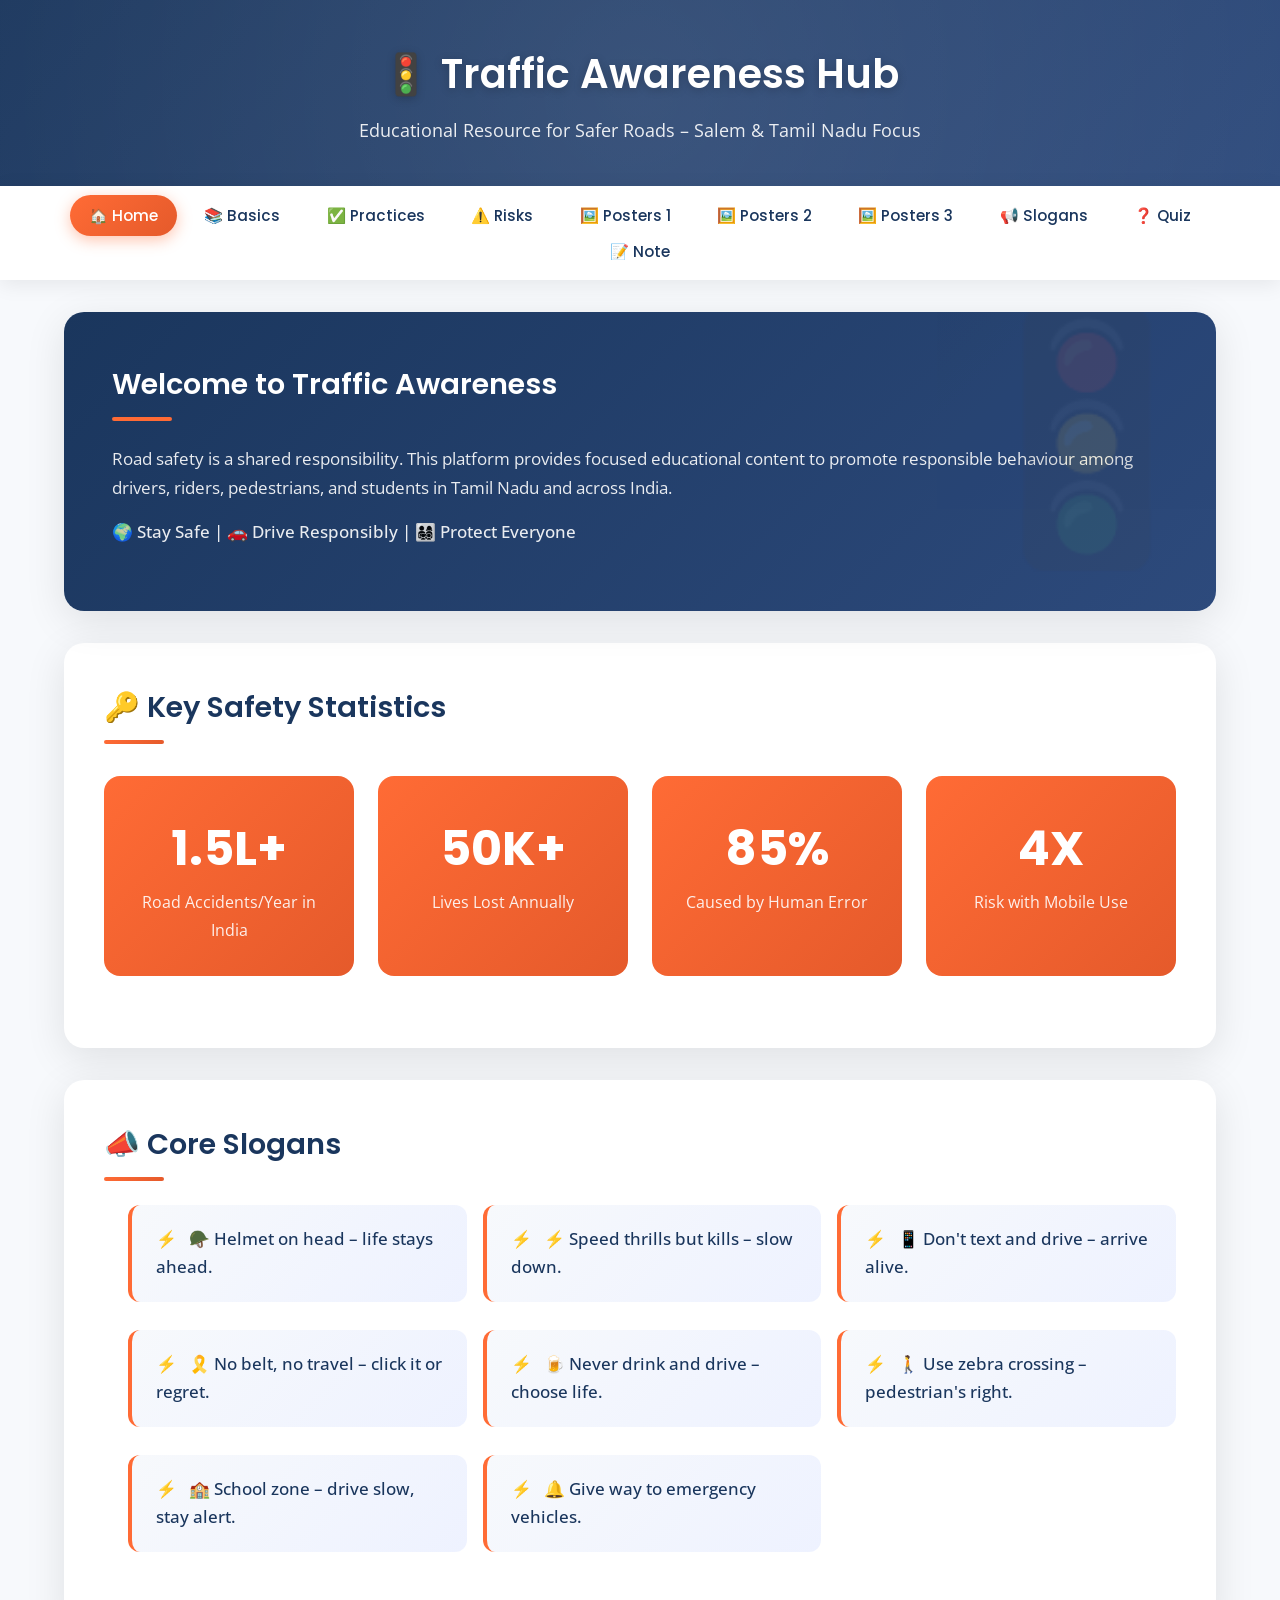
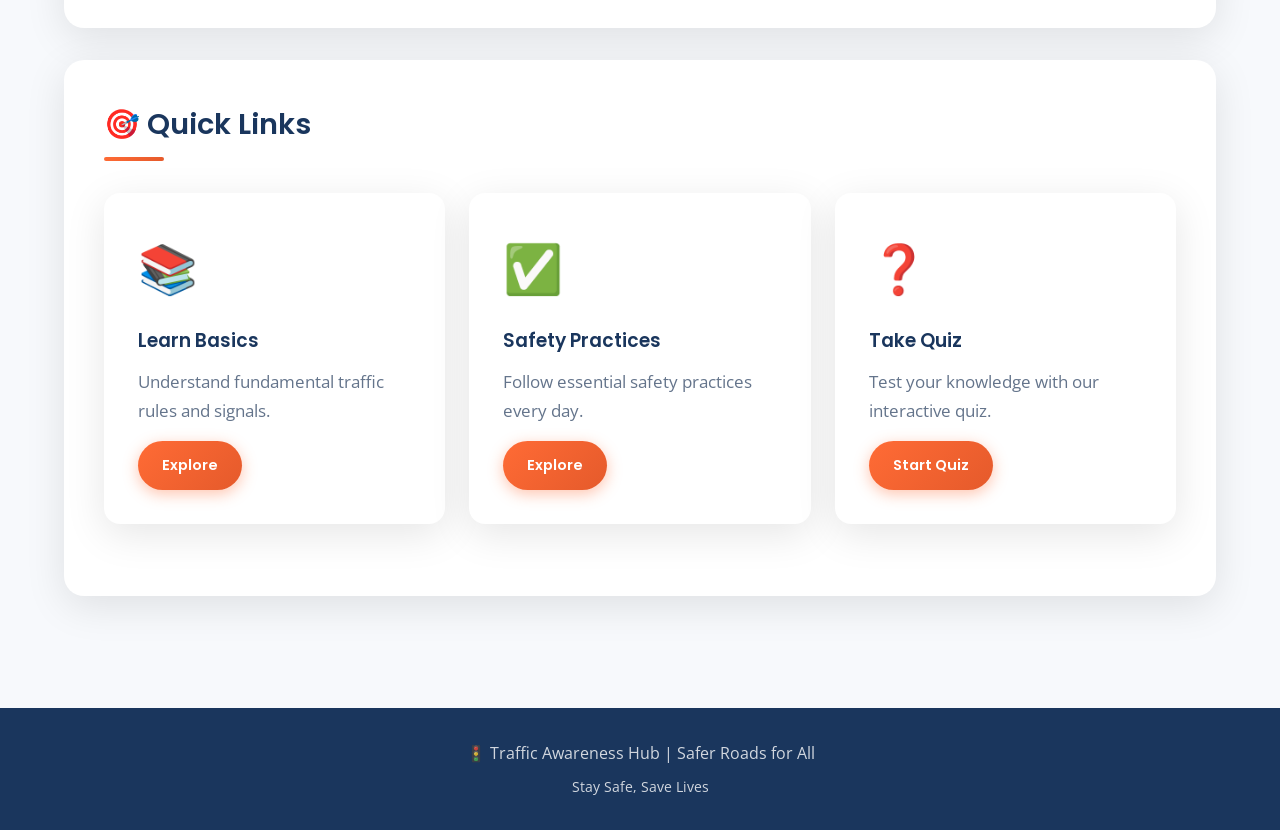
==== commit 2569b7b5: "Improved" ====
--- a/index.html
+++ b/index.html
@@ -3,46 +3,116 @@
 <head>
     <meta charset="UTF-8">
     <meta name="viewport" content="width=device-width, initial-scale=1.0">
+    <meta name="description" content="Traffic Awareness Hub - Educational Resource for Safer Roads in Salem, Tamil Nadu and across India">
     <title>Traffic Awareness Hub – Home</title>
     <link rel="stylesheet" href="style.css">
+    <link rel="preconnect" href="https://fonts.googleapis.com">
+    <link rel="preconnect" href="https://fonts.gstatic.com" crossorigin>
+    <link href="https://fonts.googleapis.com/css2?family=Poppins:wght@300;400;500;600;700&family=Open+Sans:wght@300;400;600&display=swap" rel="stylesheet">
 </head>
 <body>
 
     <header>
-        <h1>Traffic Awareness Hub</h1>
+        <h1>🚦 Traffic Awareness Hub</h1>
         <p>Educational Resource for Safer Roads – Salem & Tamil Nadu Focus</p>
     </header>
 
     <nav>
-        <a href="index.html">Home</a>
-        <a href="page2.html">Basics</a>
-        <a href="page3.html">Practices</a>
-        <a href="page4.html">Risks</a>
-        <a href="page5.html">Posters 1</a>
-        <a href="page6.html">Posters 2</a>
-        <a href="page7.html">Posters 3</a>
-        <a href="page8.html">Slogans</a>
-        <a href="page9.html">Quiz</a>
-        <a href="page10.html">Note</a>
+        <div class="nav-container">
+            <div class="menu-toggle">
+                <span></span>
+                <span></span>
+                <span></span>
+            </div>
+            <ul class="nav-links">
+                <li><a href="index.html">🏠 Home</a></li>
+                <li><a href="page2.html">📚 Basics</a></li>
+                <li><a href="page3.html">✅ Practices</a></li>
+                <li><a href="page4.html">⚠️ Risks</a></li>
+                <li><a href="page5.html">🖼️ Posters 1</a></li>
+                <li><a href="page6.html">🖼️ Posters 2</a></li>
+                <li><a href="page7.html">🖼️ Posters 3</a></li>
+                <li><a href="page8.html">📢 Slogans</a></li>
+                <li><a href="page9.html">❓ Quiz</a></li>
+                <li><a href="page10.html">📝 Note</a></li>
+            </ul>
+        </div>
     </nav>
 
-    <section>
-        <h2>Welcome to Traffic Awareness</h2>
-        <p>Road safety is a shared responsibility. This platform provides focused educational content to promote responsible behaviour among drivers, riders, pedestrians, and students in Tamil Nadu and across India.</p>
+    <main>
+        <section class="welcome-section">
+            <h2>Welcome to Traffic Awareness</h2>
+            <p>Road safety is a shared responsibility. This platform provides focused educational content to promote responsible behaviour among drivers, riders, pedestrians, and students in Tamil Nadu and across India.</p>
+            <p style="margin-top: 1rem; font-weight: 500;">🌍 Stay Safe | 🚗 Drive Responsibly | 👨‍👩‍👧‍👦 Protect Everyone</p>
+        </section>
 
-        <h2>Core Slogans</h2>
-        <ul class="slogans">
-            <li>Helmet on head – life stays ahead.</li>
-            <li>Speed thrills but kills – slow down.</li>
-            <li>Don't text and drive – arrive alive.</li>
-            <li>No belt, no travel – click it or regret.</li>
-            <li>Never drink and drive – choose life.</li>
-        </ul>
-    </section>
+        <section>
+            <h2>🔑 Key Safety Statistics</h2>
+            <div class="stats-grid">
+                <div class="stat-card">
+                    <div class="stat-number">1.5L+</div>
+                    <div class="stat-label">Road Accidents/Year in India</div>
+                </div>
+                <div class="stat-card">
+                    <div class="stat-number">50K+</div>
+                    <div class="stat-label">Lives Lost Annually</div>
+                </div>
+                <div class="stat-card">
+                    <div class="stat-number">85%</div>
+                    <div class="stat-label">Caused by Human Error</div>
+                </div>
+                <div class="stat-card">
+                    <div class="stat-number">4X</div>
+                    <div class="stat-label">Risk with Mobile Use</div>
+                </div>
+            </div>
+        </section>
+
+        <section>
+            <h2>📣 Core Slogans</h2>
+            <ul class="slogans-grid">
+                <li>🪖 Helmet on head – life stays ahead.</li>
+                <li>⚡ Speed thrills but kills – slow down.</li>
+                <li>📱 Don't text and drive – arrive alive.</li>
+                <li>🎗️ No belt, no travel – click it or regret.</li>
+                <li>🍺 Never drink and drive – choose life.</li>
+                <li>🚶 Use zebra crossing – pedestrian's right.</li>
+                <li>🏫 School zone – drive slow, stay alert.</li>
+                <li>🔔 Give way to emergency vehicles.</li>
+            </ul>
+        </section>
+
+        <section>
+            <h2>🎯 Quick Links</h2>
+            <div class="cards-grid">
+                <div class="card">
+                    <div class="card-icon">📚</div>
+                    <h3>Learn Basics</h3>
+                    <p>Understand fundamental traffic rules and signals.</p>
+                    <a href="page2.html" class="btn" style="margin-top: 1rem; padding: 0.75rem 1.5rem; font-size: 0.9rem;">Explore</a>
+                </div>
+                <div class="card">
+                    <div class="card-icon">✅</div>
+                    <h3>Safety Practices</h3>
+                    <p>Follow essential safety practices every day.</p>
+                    <a href="page3.html" class="btn" style="margin-top: 1rem; padding: 0.75rem 1.5rem; font-size: 0.9rem;">Explore</a>
+                </div>
+                <div class="card">
+                    <div class="card-icon">❓</div>
+                    <h3>Take Quiz</h3>
+                    <p>Test your knowledge with our interactive quiz.</p>
+                    <a href="page9.html" class="btn" style="margin-top: 1rem; padding: 0.75rem 1.5rem; font-size: 0.9rem;">Start Quiz</a>
+                </div>
+            </div>
+        </section>
+    </main>
 
     <footer>
-        <p>Traffic Awareness Hub | Safer Roads for All</p>
+        <p>🚦 Traffic Awareness Hub | Safer Roads for All</p>
+        <p style="font-size: 0.85rem; margin-top: 0.5rem;">Stay Safe, Save Lives</p>
     </footer>
 
+    <script src="script.js"></script>
 </body>
 </html>
+
--- a/style.css
+++ b/style.css
@@ -1,110 +1,657 @@
-/* style.css */
-body {
-    font-family: Arial, Helvetica, sans-serif;
+/* Modern Traffic Awareness Hub - Stylesheet */
+@import url('https://fonts.googleapis.com/css2?family=Poppins:wght@300;400;500;600;700&family=Open+Sans:wght@300;400;600&display=swap');
+
+:root {
+    --primary: #FF6B35;      /* Safety Orange */
+    --primary-dark: #E55A2B;
+    --secondary: #1A365D;    /* Deep Navy */
+    --accent: #00B4D8;       /* Safety Blue */
+    --light: #F7F9FC;
+    --dark: #1E293B;
+    --white: #FFFFFF;
+    --gray: #64748B;
+    --shadow: 0 10px 40px rgba(0,0,0,0.1);
+    --shadow-hover: 0 20px 60px rgba(0,0,0,0.15);
+    --gradient: linear-gradient(135deg, var(--primary) 0%, var(--primary-dark) 100%);
+    --gradient-secondary: linear-gradient(135deg, var(--secondary) 0%, #2D4A7C 100%);
+}
+
+* {
     margin: 0;
     padding: 0;
-    background-color: #f4f7fa;
-    color: #333;
-    line-height: 1.6;
-}
-
+    box-sizing: border-box;
+}
+
+html {
+    scroll-behavior: smooth;
+}
+
+body {
+    font-family: 'Open Sans', sans-serif;
+    background-color: var(--light);
+    color: var(--dark);
+    line-height: 1.7;
+    overflow-x: hidden;
+}
+
+/* Typography */
+h1, h2, h3, h4, h5, h6 {
+    font-family: 'Poppins', sans-serif;
+    font-weight: 600;
+    color: var(--secondary);
+}
+
+/* Header */
 header {
-    background-color: #004080;
-    color: white;
-    padding: 30px 20px;
+    background: var(--gradient-secondary);
+    padding: 2.5rem 1.5rem;
     text-align: center;
-}
-
+    position: relative;
+    overflow: hidden;
+}
+
+header::before {
+    content: '';
+    position: absolute;
+    top: -50%;
+    left: -50%;
+    width: 200%;
+    height: 200%;
+    background: radial-gradient(circle, rgba(255,255,255,0.1) 0%, transparent 70%);
+    animation: shimmer 3s infinite linear;
+}
+
+@keyframes shimmer {
+    0% { transform: rotate(0deg); }
+    100% { transform: rotate(360deg); }
+}
+
+header h1 {
+    color: var(--white);
+    font-size: 2.5rem;
+    margin-bottom: 0.5rem;
+    position: relative;
+    z-index: 1;
+    text-shadow: 0 2px 10px rgba(0,0,0,0.2);
+}
+
+header p {
+    color: rgba(255,255,255,0.9);
+    font-size: 1.1rem;
+    position: relative;
+    z-index: 1;
+}
+
+/* Navigation */
 nav {
-    background-color: #003366;
-    padding: 12px;
-    text-align: center;
-}
-
-nav a {
-    color: white;
+    background: var(--white);
+    box-shadow: 0 4px 20px rgba(0,0,0,0.08);
+    position: sticky;
+    top: 0;
+    z-index: 1000;
+    padding: 0;
+}
+
+.nav-container {
+    max-width: 1200px;
+    margin: 0 auto;
+    display: flex;
+    justify-content: space-between;
+    align-items: center;
+    padding: 0 1.5rem;
+}
+
+.nav-logo {
+    display: none;
+}
+
+.nav-links {
+    display: flex;
+    justify-content: center;
+    flex-wrap: wrap;
+    list-style: none;
+    gap: 0.5rem;
+    padding: 1rem 0;
+}
+
+.nav-links a {
+    color: var(--secondary);
     text-decoration: none;
-    font-weight: bold;
-    margin: 0 15px;
+    font-weight: 500;
     font-size: 0.95rem;
-}
-
-nav a:hover {
-    text-decoration: underline;
+    padding: 0.6rem 1.2rem;
+    border-radius: 25px;
+    transition: all 0.3s ease;
+    font-family: 'Poppins', sans-serif;
+}
+
+.nav-links a:hover,
+.nav-links a.active {
+    background: var(--gradient);
+    color: var(--white);
+    transform: translateY(-2px);
+    box-shadow: 0 4px 15px rgba(255,107,53,0.4);
+}
+
+/* Mobile Menu Button */
+.menu-toggle {
+    display: none;
+    flex-direction: column;
+    cursor: pointer;
+    padding: 1rem;
+    gap: 5px;
+}
+
+.menu-toggle span {
+    width: 25px;
+    height: 3px;
+    background: var(--secondary);
+    border-radius: 3px;
+    transition: all 0.3s ease;
+}
+
+/* Main Content */
+main {
+    max-width: 1200px;
+    margin: 0 auto;
+    padding: 2rem 1.5rem;
 }
 
 section {
-    padding: 30px 20px;
-    margin: 20px auto;
-    max-width: 1000px;
-    background: white;
-    border-radius: 8px;
-    box-shadow: 0 4px 12px rgba(0,0,0,0.1);
-}
-
-h1, h2, h3 {
-    color: #004080;
-}
-
-ul.slogans {
-    column-count: 2;
-    column-gap: 30px;
+    background: var(--white);
+    border-radius: 20px;
+    padding: 2.5rem;
+    margin-bottom: 2rem;
+    box-shadow: var(--shadow);
+    animation: fadeInUp 0.6s ease;
+}
+
+@keyframes fadeInUp {
+    from {
+        opacity: 0;
+        transform: translateY(30px);
+    }
+    to {
+        opacity: 1;
+        transform: translateY(0);
+    }
+}
+
+section h2 {
+    font-size: 1.8rem;
+    margin-bottom: 1.5rem;
+    position: relative;
+    padding-bottom: 0.75rem;
+}
+
+section h2::after {
+    content: '';
+    position: absolute;
+    bottom: 0;
+    left: 0;
+    width: 60px;
+    height: 4px;
+    background: var(--gradient);
+    border-radius: 2px;
+}
+
+section p {
+    color: var(--gray);
+    margin-bottom: 1rem;
+    font-size: 1.05rem;
+}
+
+/* Welcome Section */
+.welcome-section {
+    background: linear-gradient(135deg, var(--secondary) 0%, #2D4A7C 100%);
+    color: var(--white);
+    padding: 3rem;
+    border-radius: 20px;
+    margin-bottom: 2rem;
+    position: relative;
+    overflow: hidden;
+}
+
+.welcome-section::before {
+    content: '🚦';
+    position: absolute;
+    right: -20px;
+    bottom: -20px;
+    font-size: 15rem;
+    opacity: 0.1;
+}
+
+.welcome-section h2 {
+    color: var(--white);
+}
+
+.welcome-section h2::after {
+    background: var(--primary);
+}
+
+.welcome-section p {
+    color: rgba(255,255,255,0.9);
+}
+
+/* Cards Grid */
+.cards-grid {
+    display: grid;
+    grid-template-columns: repeat(auto-fit, minmax(280px, 1fr));
+    gap: 1.5rem;
+    margin: 2rem 0;
+}
+
+.card {
+    background: var(--white);
+    border-radius: 16px;
+    padding: 2rem;
+    box-shadow: var(--shadow);
+    transition: all 0.3s ease;
+    border: 2px solid transparent;
+}
+
+.card:hover {
+    transform: translateY(-8px);
+    box-shadow: var(--shadow-hover);
+    border-color: var(--primary);
+}
+
+.card-icon {
+    font-size: 3rem;
+    margin-bottom: 1rem;
+}
+
+.card h3 {
+    margin-bottom: 0.75rem;
+    color: var(--secondary);
+}
+
+.card p {
+    color: var(--gray);
+    margin: 0;
+}
+
+/* Lists */
+section ul, section ol {
+    margin: 1rem 0;
+    padding-left: 1.5rem;
+}
+
+section li {
+    margin-bottom: 0.75rem;
+    color: var(--gray);
+    font-size: 1.05rem;
+}
+
+section ul li::marker {
+    color: var(--primary);
+}
+
+section ol li::marker {
+    color: var(--primary);
+    font-weight: 600;
+}
+
+/* Slogans */
+.slogans-grid {
+    display: grid;
+    grid-template-columns: repeat(auto-fit, minmax(300px, 1fr));
+    gap: 1rem;
+    margin: 1.5rem 0;
+}
+
+.slogans-grid li {
+    background: linear-gradient(135deg, var(--light) 0%, #EEF2FF 100%);
+    padding: 1.25rem 1.5rem;
+    border-radius: 12px;
     list-style: none;
-    padding: 0;
-}
-
-ul.slogans li {
-    margin-bottom: 12px;
-}
-
+    font-weight: 500;
+    color: var(--secondary);
+    position: relative;
+    transition: all 0.3s ease;
+    border-left: 4px solid var(--primary);
+}
+
+.slogans-grid li:hover {
+    transform: translateX(8px);
+    box-shadow: 0 4px 20px rgba(255,107,53,0.2);
+}
+
+.slogans-grid li::before {
+    content: '⚡';
+    margin-right: 0.75rem;
+}
+
+/* Poster Grid */
 .poster-grid {
     display: grid;
     grid-template-columns: repeat(auto-fit, minmax(300px, 1fr));
-    gap: 20px;
-    margin: 25px 0;
-}
-
-.poster-grid img {
+    gap: 1.5rem;
+    margin: 1.5rem 0;
+}
+
+.poster-card {
+    background: var(--light);
+    border-radius: 16px;
+    overflow: hidden;
+    box-shadow: var(--shadow);
+    transition: all 0.3s ease;
+}
+
+.poster-card:hover {
+    transform: scale(1.02);
+    box-shadow: var(--shadow-hover);
+}
+
+.poster-card img {
     width: 100%;
-    height: auto;
-    border-radius: 6px;
-    box-shadow: 0 2px 8px rgba(0,0,0,0.15);
+    height: 220px;
+    object-fit: cover;
+    display: block;
+}
+
+.poster-caption {
+    padding: 1rem;
+    text-align: center;
+    font-weight: 500;
+    color: var(--secondary);
+    font-size: 0.9rem;
+}
+
+/* Quiz Styles */
+.quiz-container {
+    max-width: 800px;
+    margin: 0 auto;
 }
 
 .question {
-    margin-bottom: 20px;
-    padding: 15px;
-    background: #f9f9f9;
-    border-left: 5px solid #004080;
-}
-
-button {
-    background: #004080;
-    color: white;
-    padding: 12px 25px;
+    background: var(--light);
+    padding: 1.5rem;
+    border-radius: 16px;
+    margin-bottom: 1.5rem;
+    transition: all 0.3s ease;
+    border: 2px solid transparent;
+}
+
+.question:hover {
+    border-color: var(--accent);
+    box-shadow: 0 4px 20px rgba(0,180,216,0.15);
+}
+
+.question p {
+    font-weight: 600;
+    color: var(--secondary);
+    margin-bottom: 1rem;
+    font-size: 1.1rem;
+}
+
+.question label {
+    display: block;
+    padding: 0.75rem 1rem;
+    margin-bottom: 0.5rem;
+    background: var(--white);
+    border-radius: 10px;
+    cursor: pointer;
+    transition: all 0.3s ease;
+    color: var(--gray);
+}
+
+.question label:hover {
+    background: var(--accent);
+    color: var(--white);
+}
+
+.question input[type="radio"] {
+    margin-right: 0.75rem;
+    accent-color: var(--primary);
+}
+
+/* Buttons */
+.btn {
+    display: inline-block;
+    background: var(--gradient);
+    color: var(--white);
+    padding: 1rem 2.5rem;
     border: none;
-    border-radius: 5px;
+    border-radius: 30px;
+    font-size: 1rem;
+    font-weight: 600;
+    font-family: 'Poppins', sans-serif;
     cursor: pointer;
+    transition: all 0.3s ease;
+    text-decoration: none;
+    box-shadow: 0 4px 15px rgba(255,107,53,0.4);
+}
+
+.btn:hover {
+    transform: translateY(-3px);
+    box-shadow: 0 8px 25px rgba(255,107,53,0.5);
+    background: var(--primary-dark);
+}
+
+.quiz-btn {
+    display: block;
+    width: 100%;
+    max-width: 300px;
+    margin: 2rem auto 0;
+    font-size: 1.1rem;
+    padding: 1.25rem 2rem;
+}
+
+#quiz-result {
+    margin-top: 2rem;
+    padding: 2rem;
+    background: linear-gradient(135deg, #E0F7FA 0%, #B2EBF2 100%);
+    border-radius: 16px;
+    text-align: center;
+    display: none;
+    animation: fadeInUp 0.5s ease;
+}
+
+#quiz-result.show {
+    display: block;
+}
+
+#quiz-result h3 {
+    color: var(--secondary);
+    margin-bottom: 0.5rem;
+}
+
+#quiz-result p {
+    color: var(--dark);
+    font-weight: 600;
+    font-size: 1.2rem;
+}
+
+/* Stats Section */
+.stats-grid {
+    display: grid;
+    grid-template-columns: repeat(auto-fit, minmax(200px, 1fr));
+    gap: 1.5rem;
+    margin: 2rem 0;
+}
+
+.stat-card {
+    text-align: center;
+    padding: 2rem;
+    background: var(--gradient);
+    border-radius: 16px;
+    color: var(--white);
+}
+
+.stat-number {
+    font-size: 3rem;
+    font-weight: 700;
+    font-family: 'Poppins', sans-serif;
+}
+
+.stat-label {
     font-size: 1rem;
-}
-
-button:hover {
-    background: #002b5c;
-}
-
-#quiz-result {
-    margin-top: 20px;
-    padding: 15px;
-    background: #e6f2ff;
-    border: 1px solid #004080;
-    border-radius: 5px;
-    font-weight: bold;
-}
-
+    opacity: 0.9;
+}
+
+/* Info Boxes */
+.info-box {
+    background: linear-gradient(135deg, #FFF3E0 0%, #FFE0B2 100%);
+    padding: 1.5rem;
+    border-radius: 12px;
+    margin: 1.5rem 0;
+    border-left: 4px solid var(--primary);
+}
+
+.info-box.warning {
+    background: linear-gradient(135deg, #FFEBEE 0%, #FFCDD2 100%);
+    border-left-color: #E53935;
+}
+
+.info-box.tip {
+    background: linear-gradient(135deg, #E8F5E9 0%, #C8E6C9 100%);
+    border-left-color: #43A047;
+}
+
+.info-box strong {
+    color: var(--secondary);
+}
+
+/* Footer */
 footer {
-    background-color: #004080;
-    color: white;
+    background: var(--secondary);
+    color: var(--white);
     text-align: center;
-    padding: 15px;
-    margin-top: 30px;
-}
+    padding: 2rem;
+    margin-top: 3rem;
+}
+
+footer p {
+    color: rgba(255,255,255,0.8);
+    font-size: 1rem;
+}
+
+footer .footer-links {
+    margin-top: 1rem;
+}
+
+footer .footer-links a {
+    color: var(--primary);
+    text-decoration: none;
+    margin: 0 0.5rem;
+}
+
+footer .footer-links a:hover {
+    text-decoration: underline;
+}
+
+/* Responsive Design */
+@media (max-width: 768px) {
+    header h1 {
+        font-size: 1.8rem;
+    }
+    
+    header p {
+        font-size: 0.95rem;
+    }
+    
+    .menu-toggle {
+        display: flex;
+    }
+    
+    .nav-links {
+        display: none;
+        flex-direction: column;
+        position: absolute;
+        top: 100%;
+        left: 0;
+        right: 0;
+        background: var(--white);
+        box-shadow: 0 10px 30px rgba(0,0,0,0.1);
+        padding: 1rem;
+    }
+    
+    .nav-links.active {
+        display: flex;
+    }
+    
+    .nav-links a {
+        padding: 1rem;
+        text-align: center;
+    }
+    
+    section {
+        padding: 1.5rem;
+    }
+    
+    .welcome-section {
+        padding: 2rem 1.5rem;
+    }
+    
+    .welcome-section::before {
+        font-size: 8rem;
+    }
+    
+    .slogans-grid {
+        grid-template-columns: 1fr;
+    }
+    
+    .poster-grid {
+        grid-template-columns: 1fr;
+    }
+    
+    .cards-grid {
+        grid-template-columns: 1fr;
+    }
+    
+    .quiz-btn {
+        width: 100%;
+    }
+}
+
+@media (max-width: 480px) {
+    header h1 {
+        font-size: 1.5rem;
+    }
+    
+    section h2 {
+        font-size: 1.4rem;
+    }
+    
+    .stat-number {
+        font-size: 2rem;
+    }
+}
+
+/* Animations */
+.fade-in {
+    animation: fadeIn 0.5s ease;
+}
+
+@keyframes fadeIn {
+    from { opacity: 0; }
+    to { opacity: 1; }
+}
+
+.slide-in {
+    animation: slideIn 0.5s ease;
+}
+
+@keyframes slideIn {
+    from {
+        opacity: 0;
+        transform: translateX(-30px);
+    }
+    to {
+        opacity: 1;
+        transform: translateX(0);
+    }
+}
+
+/* Utility Classes */
+.text-center {
+    text-align: center;
+}
+
+.mt-1 { margin-top: 0.5rem; }
+.mt-2 { margin-top: 1rem; }
+.mt-3 { margin-top: 1.5rem; }
+.mb-1 { margin-bottom: 0.5rem; }
+.mb-2 { margin-bottom: 1rem; }
+.mb-3 { margin-bottom: 1.5rem; }
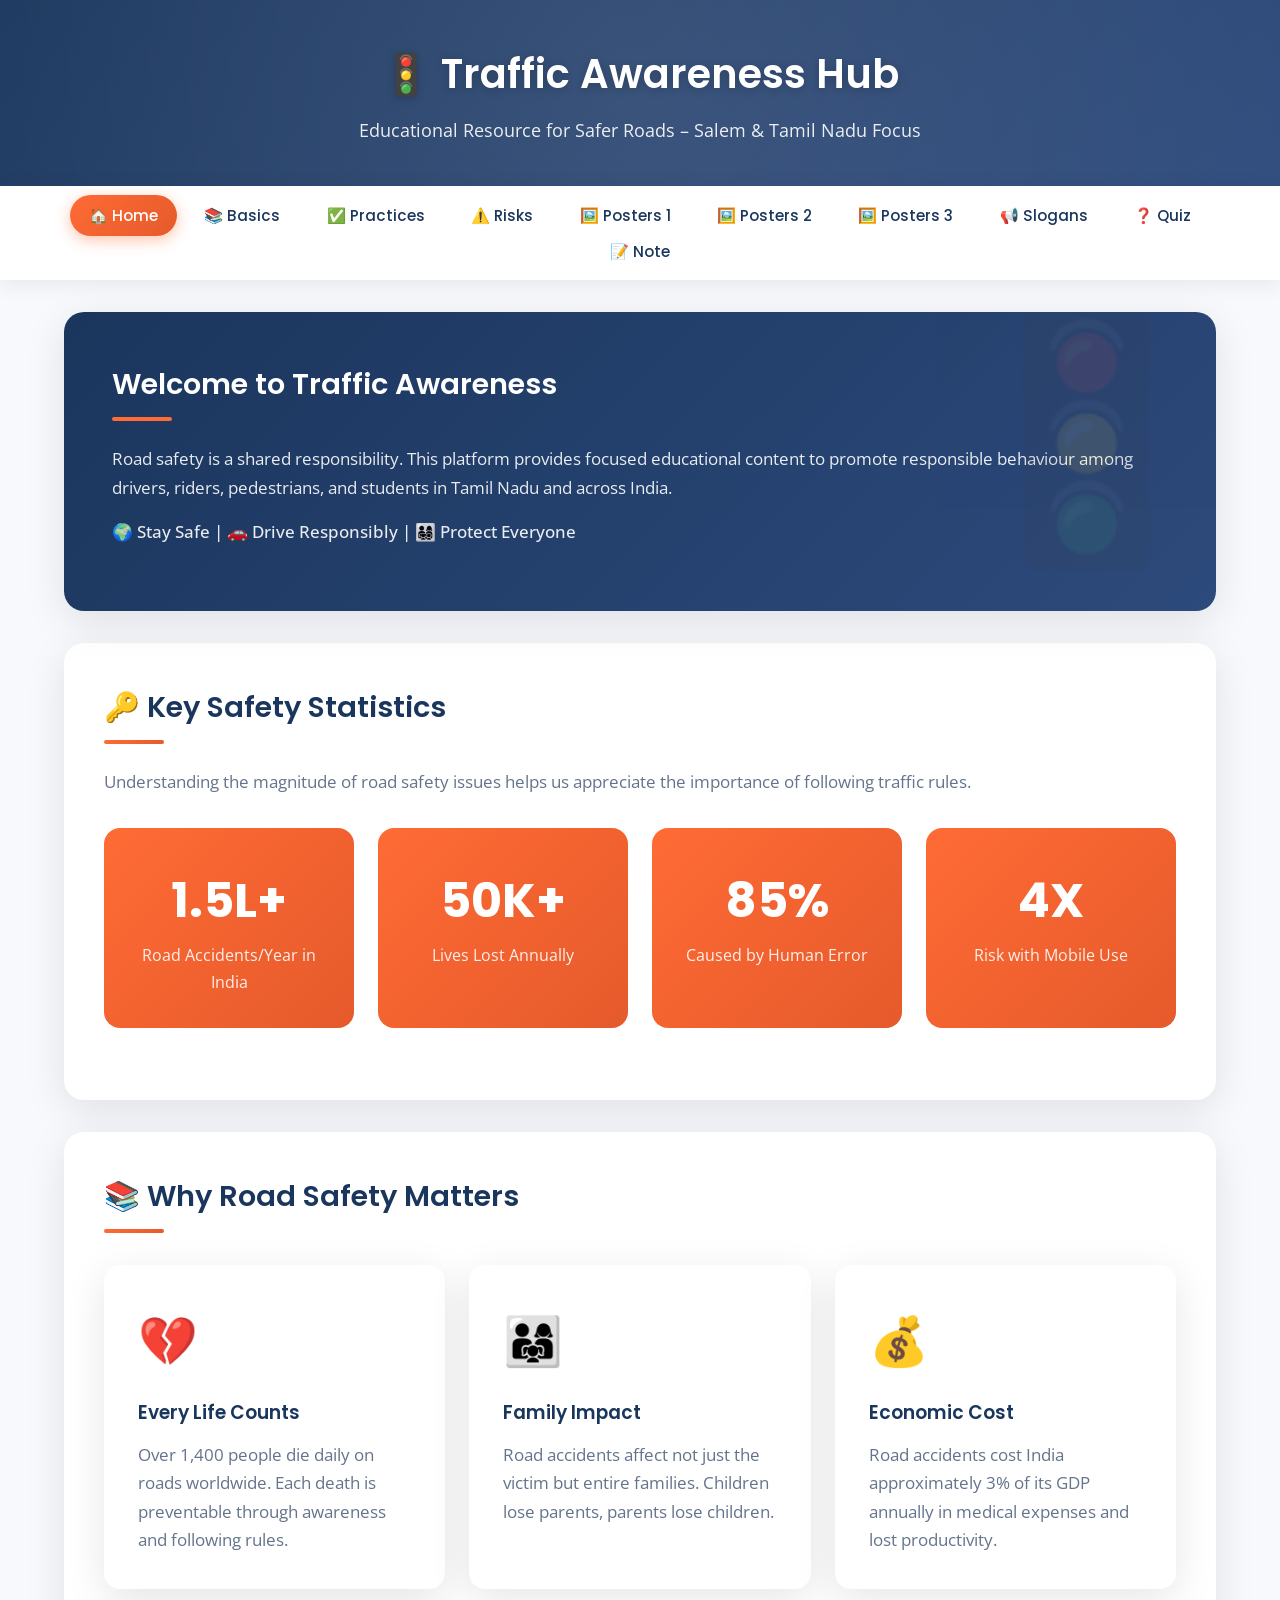
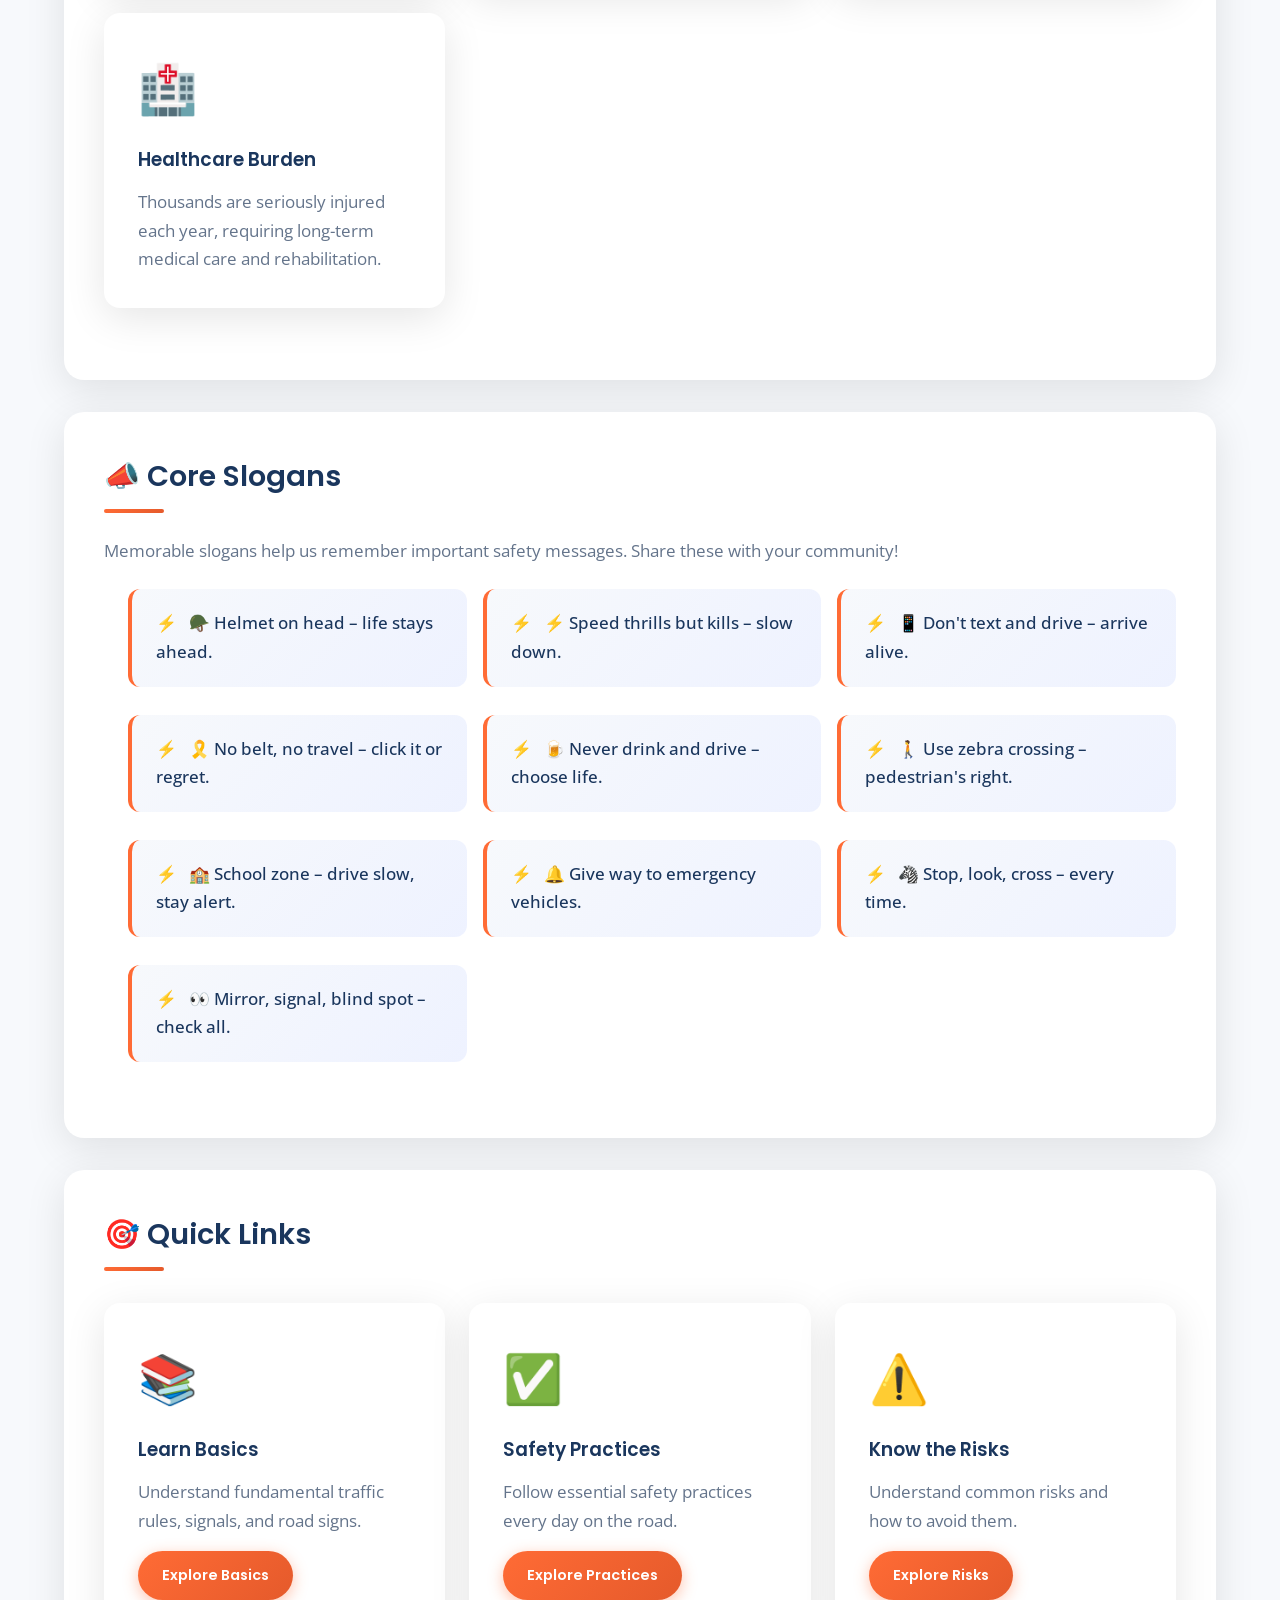
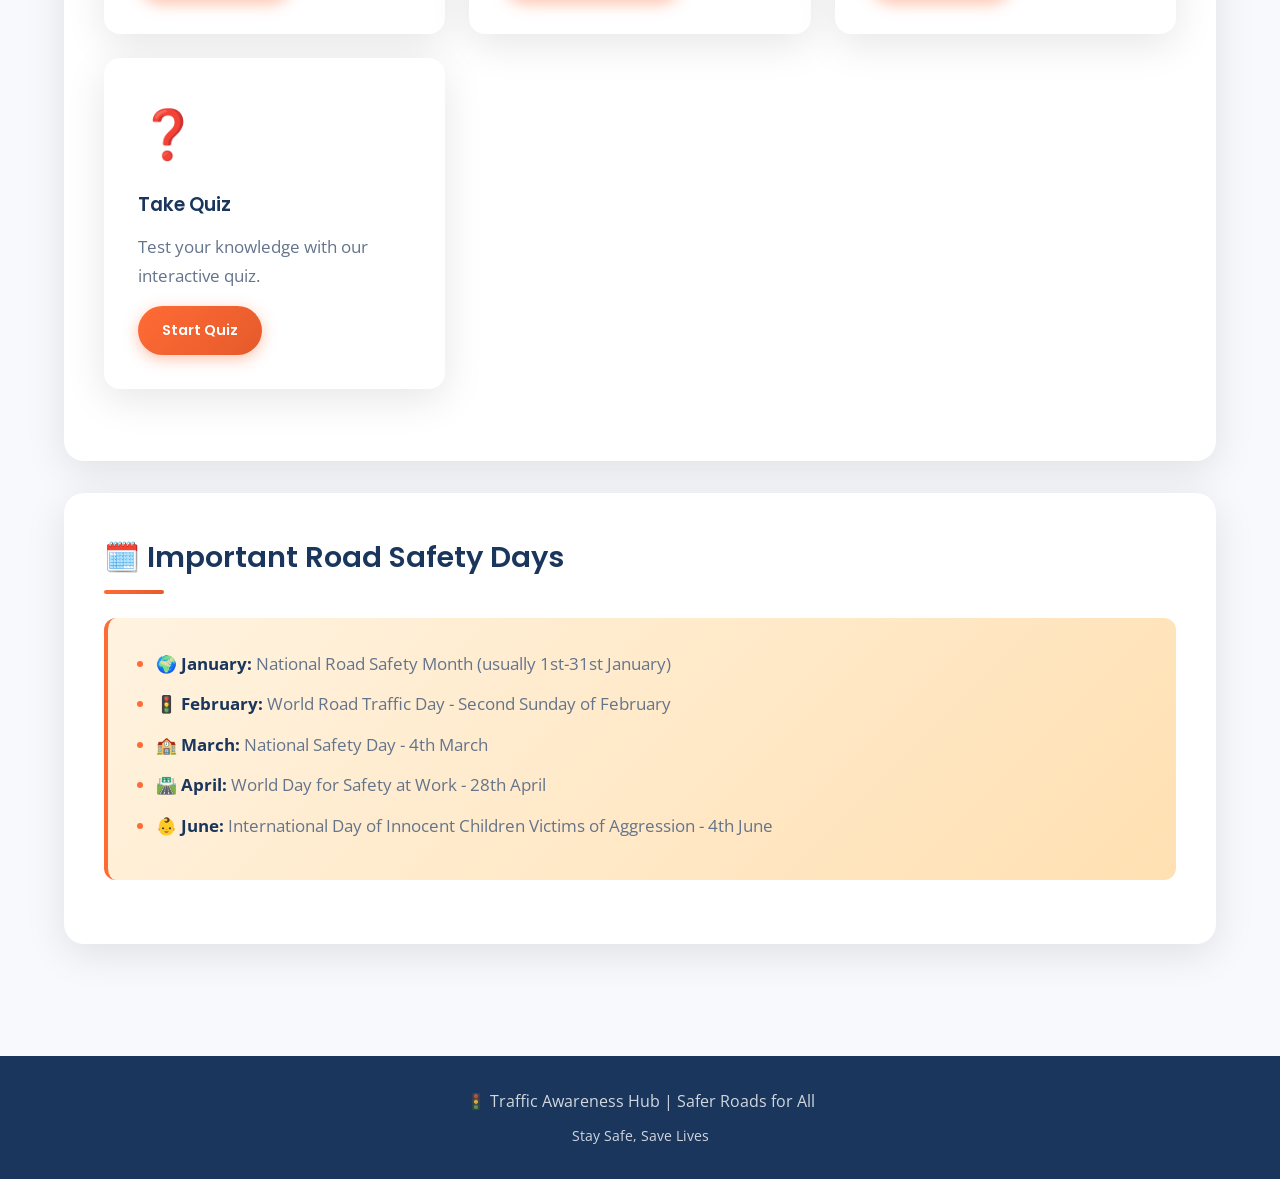
==== commit f441527a: "Improved" ====
--- a/index.html
+++ b/index.html
@@ -48,6 +48,7 @@
 
         <section>
             <h2>🔑 Key Safety Statistics</h2>
+            <p>Understanding the magnitude of road safety issues helps us appreciate the importance of following traffic rules.</p>
             <div class="stats-grid">
                 <div class="stat-card">
                     <div class="stat-number">1.5L+</div>
@@ -69,7 +70,34 @@
         </section>
 
         <section>
+            <h2>📚 Why Road Safety Matters</h2>
+            <div class="cards-grid">
+                <div class="card">
+                    <div class="card-icon">💔</div>
+                    <h3>Every Life Counts</h3>
+                    <p>Over 1,400 people die daily on roads worldwide. Each death is preventable through awareness and following rules.</p>
+                </div>
+                <div class="card">
+                    <div class="card-icon">👨‍👩‍👧</div>
+                    <h3>Family Impact</h3>
+                    <p>Road accidents affect not just the victim but entire families. Children lose parents, parents lose children.</p>
+                </div>
+                <div class="card">
+                    <div class="card-icon">💰</div>
+                    <h3>Economic Cost</h3>
+                    <p>Road accidents cost India approximately 3% of its GDP annually in medical expenses and lost productivity.</p>
+                </div>
+                <div class="card">
+                    <div class="card-icon">🏥</div>
+                    <h3>Healthcare Burden</h3>
+                    <p>Thousands are seriously injured each year, requiring long-term medical care and rehabilitation.</p>
+                </div>
+            </div>
+        </section>
+
+        <section>
             <h2>📣 Core Slogans</h2>
+            <p>Memorable slogans help us remember important safety messages. Share these with your community!</p>
             <ul class="slogans-grid">
                 <li>🪖 Helmet on head – life stays ahead.</li>
                 <li>⚡ Speed thrills but kills – slow down.</li>
@@ -79,6 +107,8 @@
                 <li>🚶 Use zebra crossing – pedestrian's right.</li>
                 <li>🏫 School zone – drive slow, stay alert.</li>
                 <li>🔔 Give way to emergency vehicles.</li>
+                <li>🦓 Stop, look, cross – every time.</li>
+                <li>👀 Mirror, signal, blind spot – check all.</li>
             </ul>
         </section>
 
@@ -88,14 +118,20 @@
                 <div class="card">
                     <div class="card-icon">📚</div>
                     <h3>Learn Basics</h3>
-                    <p>Understand fundamental traffic rules and signals.</p>
-                    <a href="page2.html" class="btn" style="margin-top: 1rem; padding: 0.75rem 1.5rem; font-size: 0.9rem;">Explore</a>
+                    <p>Understand fundamental traffic rules, signals, and road signs.</p>
+                    <a href="page2.html" class="btn" style="margin-top: 1rem; padding: 0.75rem 1.5rem; font-size: 0.9rem;">Explore Basics</a>
                 </div>
                 <div class="card">
                     <div class="card-icon">✅</div>
                     <h3>Safety Practices</h3>
-                    <p>Follow essential safety practices every day.</p>
-                    <a href="page3.html" class="btn" style="margin-top: 1rem; padding: 0.75rem 1.5rem; font-size: 0.9rem;">Explore</a>
+                    <p>Follow essential safety practices every day on the road.</p>
+                    <a href="page3.html" class="btn" style="margin-top: 1rem; padding: 0.75rem 1.5rem; font-size: 0.9rem;">Explore Practices</a>
+                </div>
+                <div class="card">
+                    <div class="card-icon">⚠️</div>
+                    <h3>Know the Risks</h3>
+                    <p>Understand common risks and how to avoid them.</p>
+                    <a href="page4.html" class="btn" style="margin-top: 1rem; padding: 0.75rem 1.5rem; font-size: 0.9rem;">Explore Risks</a>
                 </div>
                 <div class="card">
                     <div class="card-icon">❓</div>
@@ -103,6 +139,19 @@
                     <p>Test your knowledge with our interactive quiz.</p>
                     <a href="page9.html" class="btn" style="margin-top: 1rem; padding: 0.75rem 1.5rem; font-size: 0.9rem;">Start Quiz</a>
                 </div>
+            </div>
+        </section>
+
+        <section>
+            <h2>🗓️ Important Road Safety Days</h2>
+            <div class="info-box">
+                <ul style="margin-top: 0.5rem;">
+                    <li><strong>🌍 January:</strong> National Road Safety Month (usually 1st-31st January)</li>
+                    <li><strong>🚦 February:</strong> World Road Traffic Day - Second Sunday of February</li>
+                    <li><strong>🏫 March:</strong> National Safety Day - 4th March</li>
+                    <li><strong>🛣️ April:</strong> World Day for Safety at Work - 28th April</li>
+                    <li><strong>👶 June:</strong> International Day of Innocent Children Victims of Aggression - 4th June</li>
+                </ul>
             </div>
         </section>
     </main>
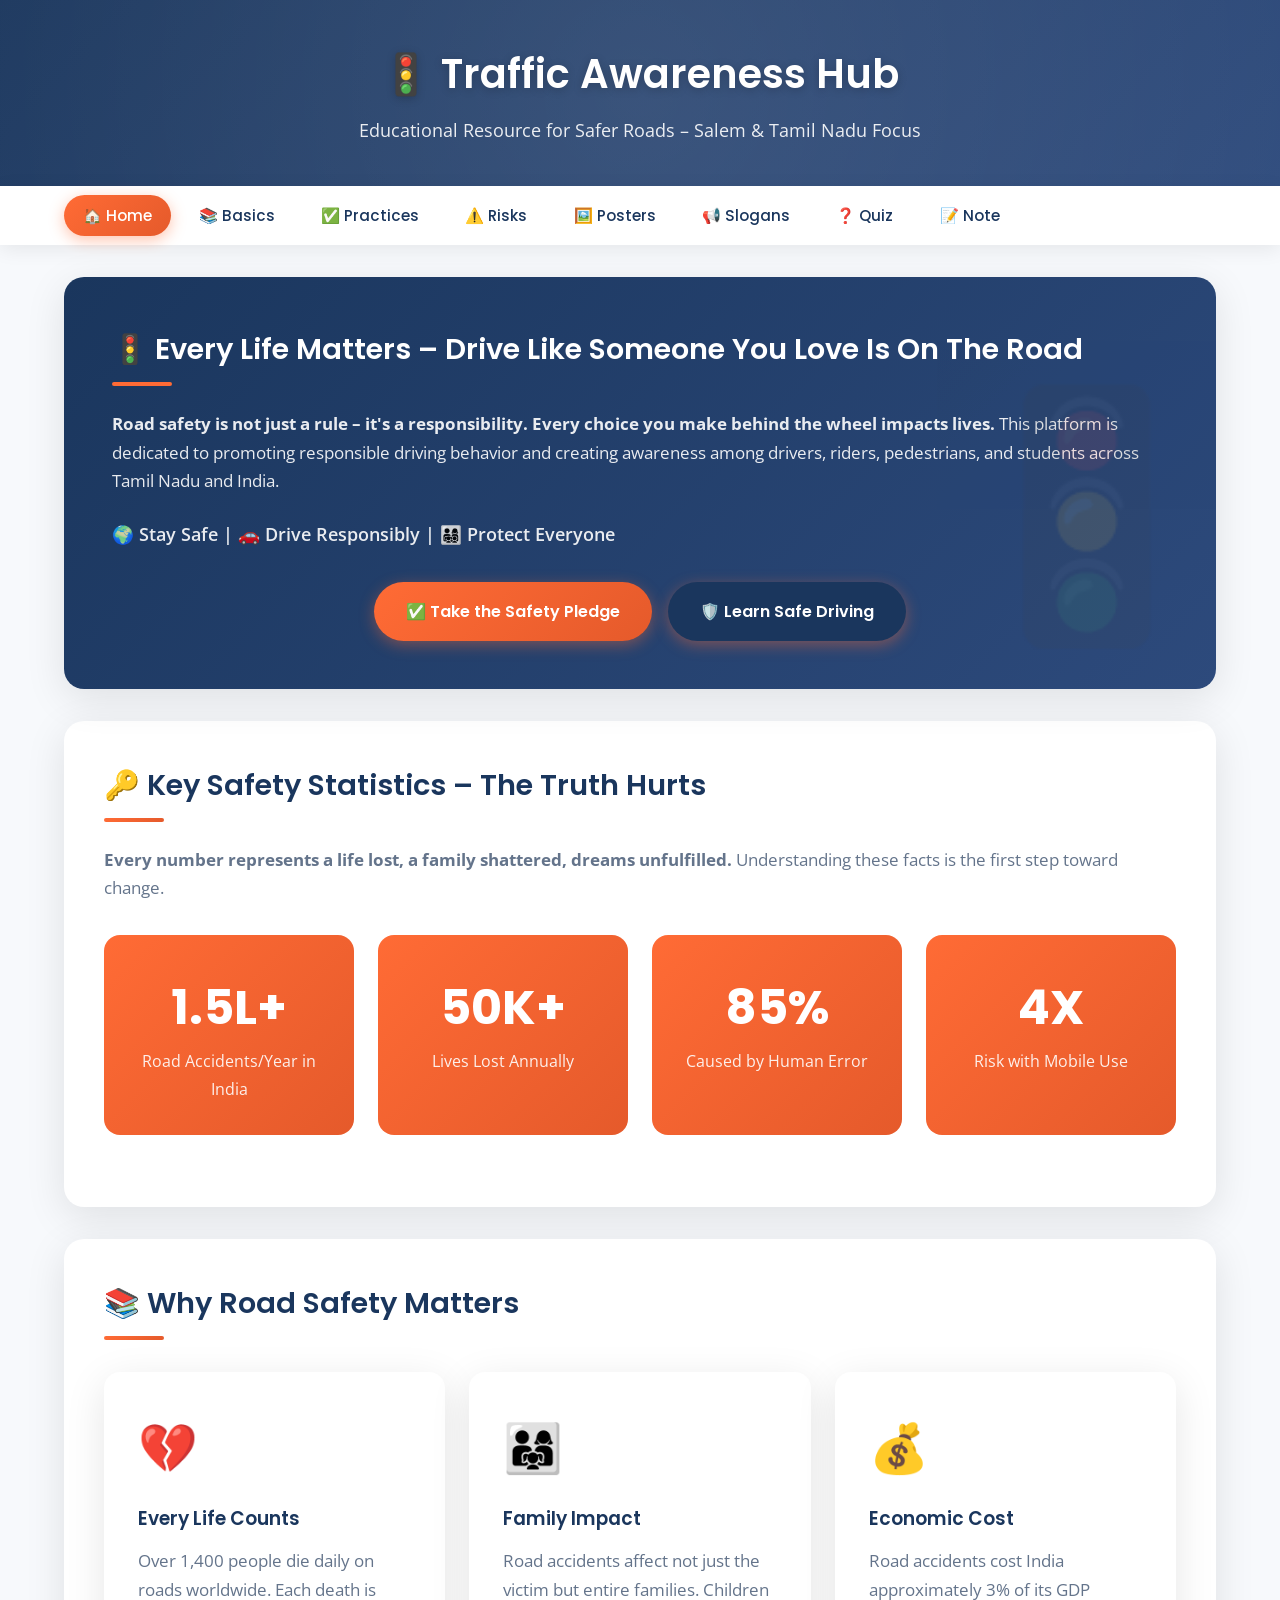
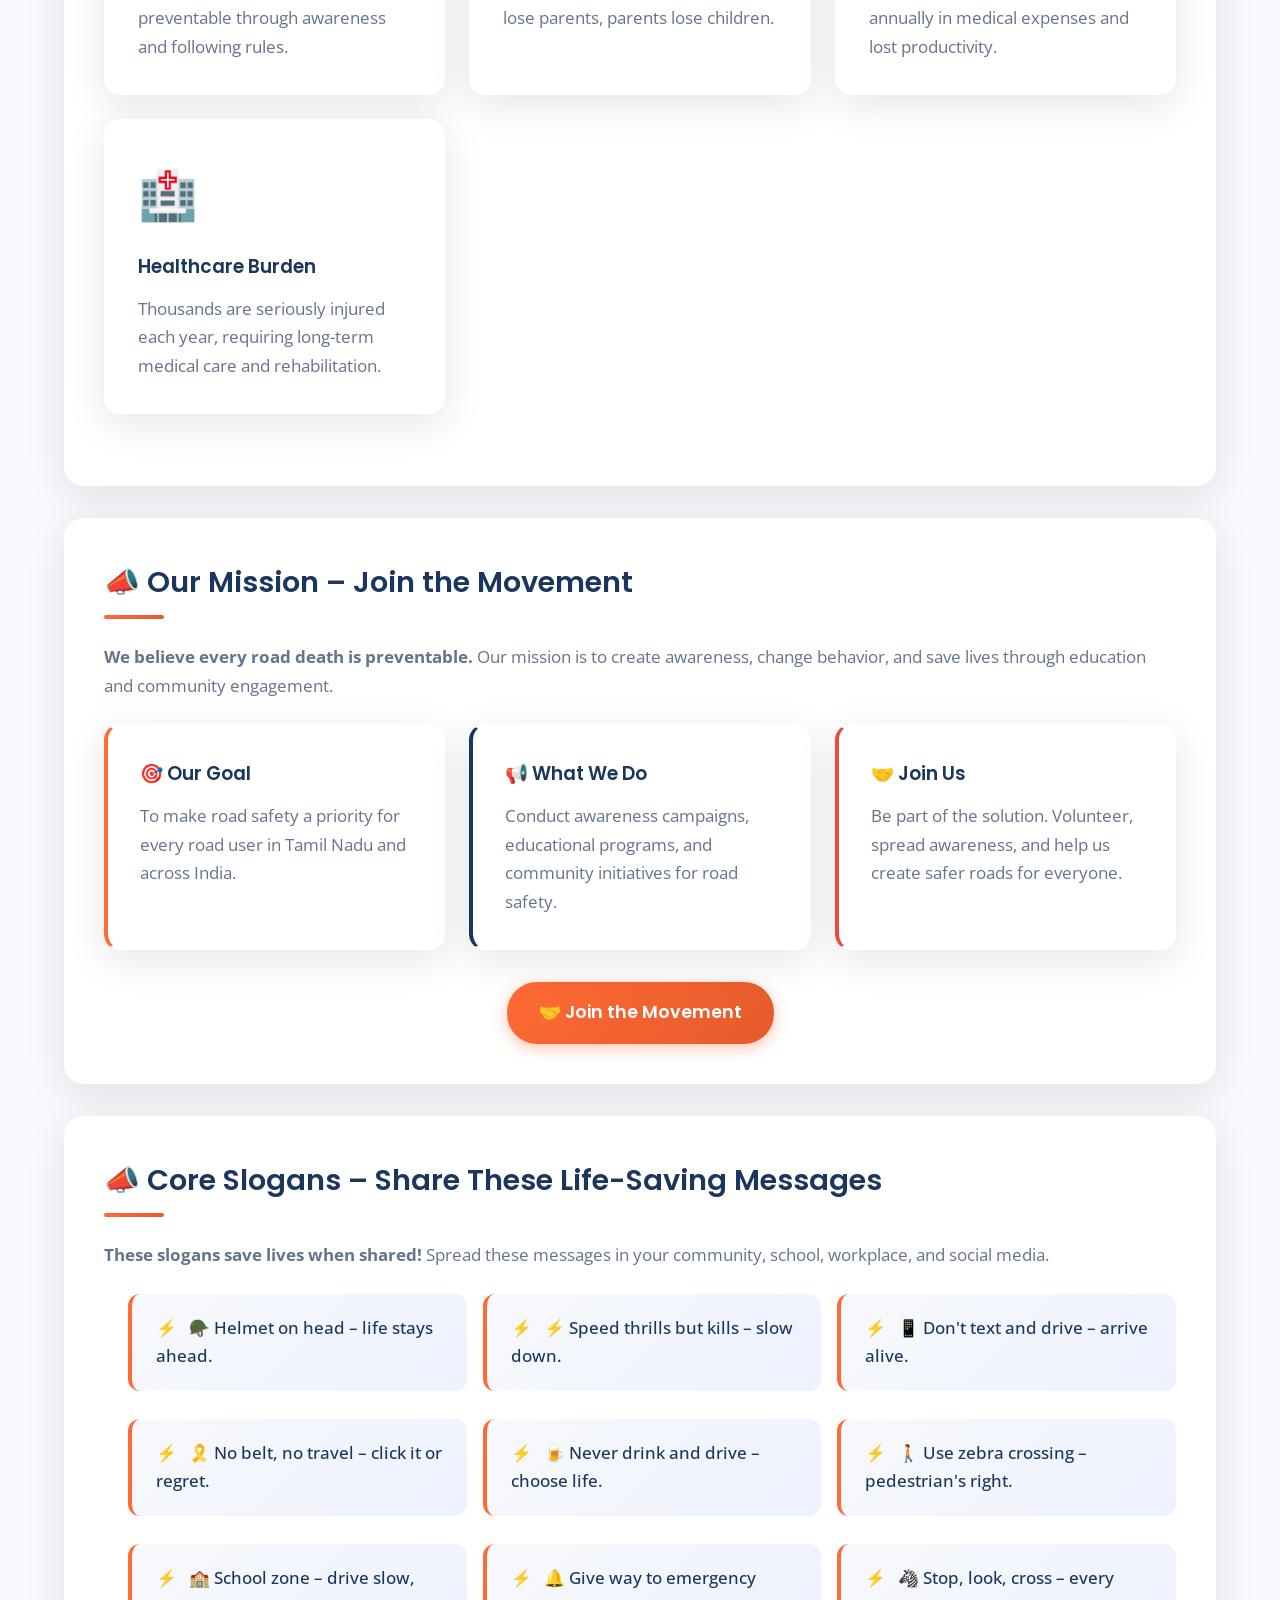
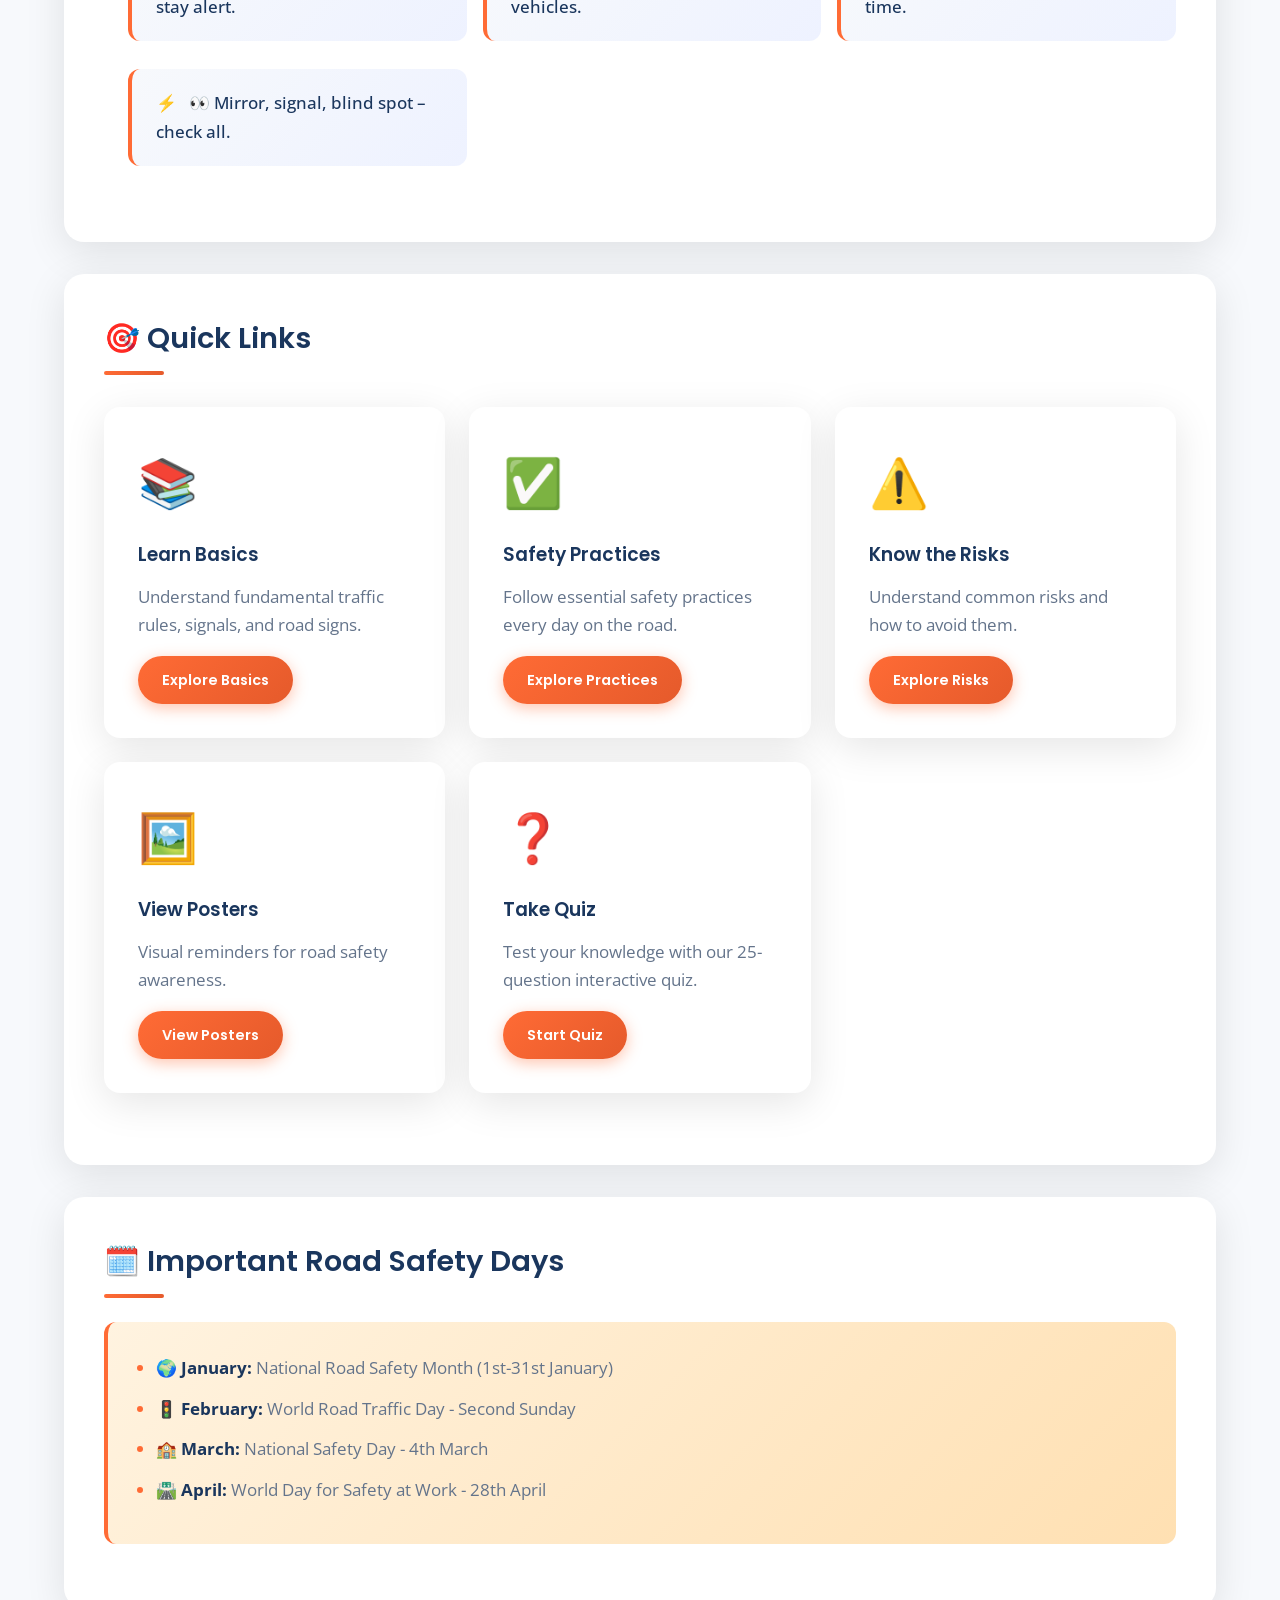
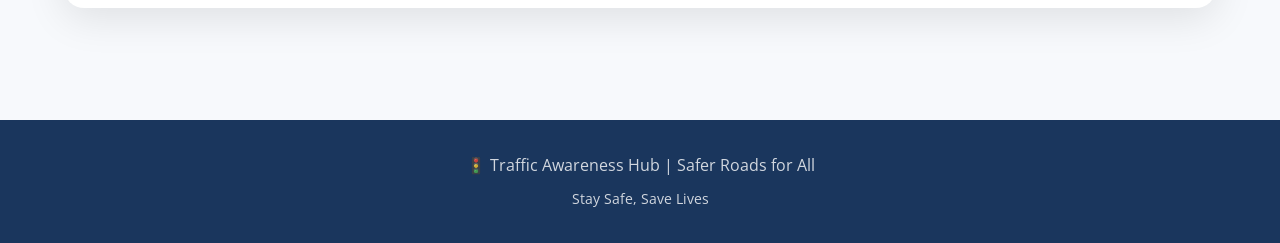
==== commit 1d5ee947: "Improved" ====
--- a/index.html
+++ b/index.html
@@ -3,7 +3,7 @@
 <head>
     <meta charset="UTF-8">
     <meta name="viewport" content="width=device-width, initial-scale=1.0">
-    <meta name="description" content="Traffic Awareness Hub - Educational Resource for Safer Roads in Salem, Tamil Nadu and across India">
+    <meta name="description" content="Traffic Awareness Hub - Educational Resource for Safer Roads">
     <title>Traffic Awareness Hub – Home</title>
     <link rel="stylesheet" href="style.css">
     <link rel="preconnect" href="https://fonts.googleapis.com">
@@ -29,9 +29,7 @@
                 <li><a href="page2.html">📚 Basics</a></li>
                 <li><a href="page3.html">✅ Practices</a></li>
                 <li><a href="page4.html">⚠️ Risks</a></li>
-                <li><a href="page5.html">🖼️ Posters 1</a></li>
-                <li><a href="page6.html">🖼️ Posters 2</a></li>
-                <li><a href="page7.html">🖼️ Posters 3</a></li>
+                <li><a href="page5.html">🖼️ Posters</a></li>
                 <li><a href="page8.html">📢 Slogans</a></li>
                 <li><a href="page9.html">❓ Quiz</a></li>
                 <li><a href="page10.html">📝 Note</a></li>
@@ -41,14 +39,20 @@
 
     <main>
         <section class="welcome-section">
-            <h2>Welcome to Traffic Awareness</h2>
-            <p>Road safety is a shared responsibility. This platform provides focused educational content to promote responsible behaviour among drivers, riders, pedestrians, and students in Tamil Nadu and across India.</p>
-            <p style="margin-top: 1rem; font-weight: 500;">🌍 Stay Safe | 🚗 Drive Responsibly | 👨‍👩‍👧‍👦 Protect Everyone</p>
-        </section>
-
-        <section>
-            <h2>🔑 Key Safety Statistics</h2>
-            <p>Understanding the magnitude of road safety issues helps us appreciate the importance of following traffic rules.</p>
+            <h2>🚦 Every Life Matters – Drive Like Someone You Love Is On The Road</h2>
+            <p><strong>Road safety is not just a rule – it's a responsibility. Every choice you make behind the wheel impacts lives.</strong> This platform is dedicated to promoting responsible driving behavior and creating awareness among drivers, riders, pedestrians, and students across Tamil Nadu and India.</p>
+            
+            <p style="margin-top: 1.5rem; font-weight: 600; font-size: 1.1rem;">🌍 Stay Safe | 🚗 Drive Responsibly | 👨‍👩‍👧‍👦 Protect Everyone</p>
+            
+            <div style="margin-top: 2rem; display: flex; gap: 1rem; flex-wrap: wrap; justify-content: center;">
+                <a href="page10.html" class="btn" style="padding: 1rem 2rem; font-size: 1rem;">✅ Take the Safety Pledge</a>
+                <a href="page3.html" class="btn" style="padding: 1rem 2rem; font-size: 1rem; background: var(--secondary);">🛡️ Learn Safe Driving</a>
+            </div>
+        </section>
+
+        <section>
+            <h2>🔑 Key Safety Statistics – The Truth Hurts</h2>
+            <p><strong>Every number represents a life lost, a family shattered, dreams unfulfilled.</strong> Understanding these facts is the first step toward change.</p>
             <div class="stats-grid">
                 <div class="stat-card">
                     <div class="stat-number">1.5L+</div>
@@ -96,8 +100,32 @@
         </section>
 
         <section>
-            <h2>📣 Core Slogans</h2>
-            <p>Memorable slogans help us remember important safety messages. Share these with your community!</p>
+            <h2>📣 Our Mission – Join the Movement</h2>
+            <p><strong>We believe every road death is preventable.</strong> Our mission is to create awareness, change behavior, and save lives through education and community engagement.</p>
+            
+            <div class="cards-grid" style="margin-top: 1.5rem;">
+                <div class="card" style="border-left: 4px solid var(--primary);">
+                    <h3>🎯 Our Goal</h3>
+                    <p>To make road safety a priority for every road user in Tamil Nadu and across India.</p>
+                </div>
+                <div class="card" style="border-left: 4px solid var(--secondary);">
+                    <h3>📢 What We Do</h3>
+                    <p>Conduct awareness campaigns, educational programs, and community initiatives for road safety.</p>
+                </div>
+                <div class="card" style="border-left: 4px solid #e74c3c;">
+                    <h3>🤝 Join Us</h3>
+                    <p>Be part of the solution. Volunteer, spread awareness, and help us create safer roads for everyone.</p>
+                </div>
+            </div>
+            
+            <div style="text-align: center; margin-top: 2rem;">
+                <a href="page10.html" class="btn" style="padding: 1rem 2rem; font-size: 1.1rem;">🤝 Join the Movement</a>
+            </div>
+        </section>
+
+        <section>
+            <h2>📣 Core Slogans – Share These Life-Saving Messages</h2>
+            <p><strong>These slogans save lives when shared!</strong> Spread these messages in your community, school, workplace, and social media.</p>
             <ul class="slogans-grid">
                 <li>🪖 Helmet on head – life stays ahead.</li>
                 <li>⚡ Speed thrills but kills – slow down.</li>
@@ -134,9 +162,15 @@
                     <a href="page4.html" class="btn" style="margin-top: 1rem; padding: 0.75rem 1.5rem; font-size: 0.9rem;">Explore Risks</a>
                 </div>
                 <div class="card">
+                    <div class="card-icon">🖼️</div>
+                    <h3>View Posters</h3>
+                    <p>Visual reminders for road safety awareness.</p>
+                    <a href="page5.html" class="btn" style="margin-top: 1rem; padding: 0.75rem 1.5rem; font-size: 0.9rem;">View Posters</a>
+                </div>
+                <div class="card">
                     <div class="card-icon">❓</div>
                     <h3>Take Quiz</h3>
-                    <p>Test your knowledge with our interactive quiz.</p>
+                    <p>Test your knowledge with our 25-question interactive quiz.</p>
                     <a href="page9.html" class="btn" style="margin-top: 1rem; padding: 0.75rem 1.5rem; font-size: 0.9rem;">Start Quiz</a>
                 </div>
             </div>
@@ -146,11 +180,10 @@
             <h2>🗓️ Important Road Safety Days</h2>
             <div class="info-box">
                 <ul style="margin-top: 0.5rem;">
-                    <li><strong>🌍 January:</strong> National Road Safety Month (usually 1st-31st January)</li>
-                    <li><strong>🚦 February:</strong> World Road Traffic Day - Second Sunday of February</li>
+                    <li><strong>🌍 January:</strong> National Road Safety Month (1st-31st January)</li>
+                    <li><strong>🚦 February:</strong> World Road Traffic Day - Second Sunday</li>
                     <li><strong>🏫 March:</strong> National Safety Day - 4th March</li>
                     <li><strong>🛣️ April:</strong> World Day for Safety at Work - 28th April</li>
-                    <li><strong>👶 June:</strong> International Day of Innocent Children Victims of Aggression - 4th June</li>
                 </ul>
             </div>
         </section>
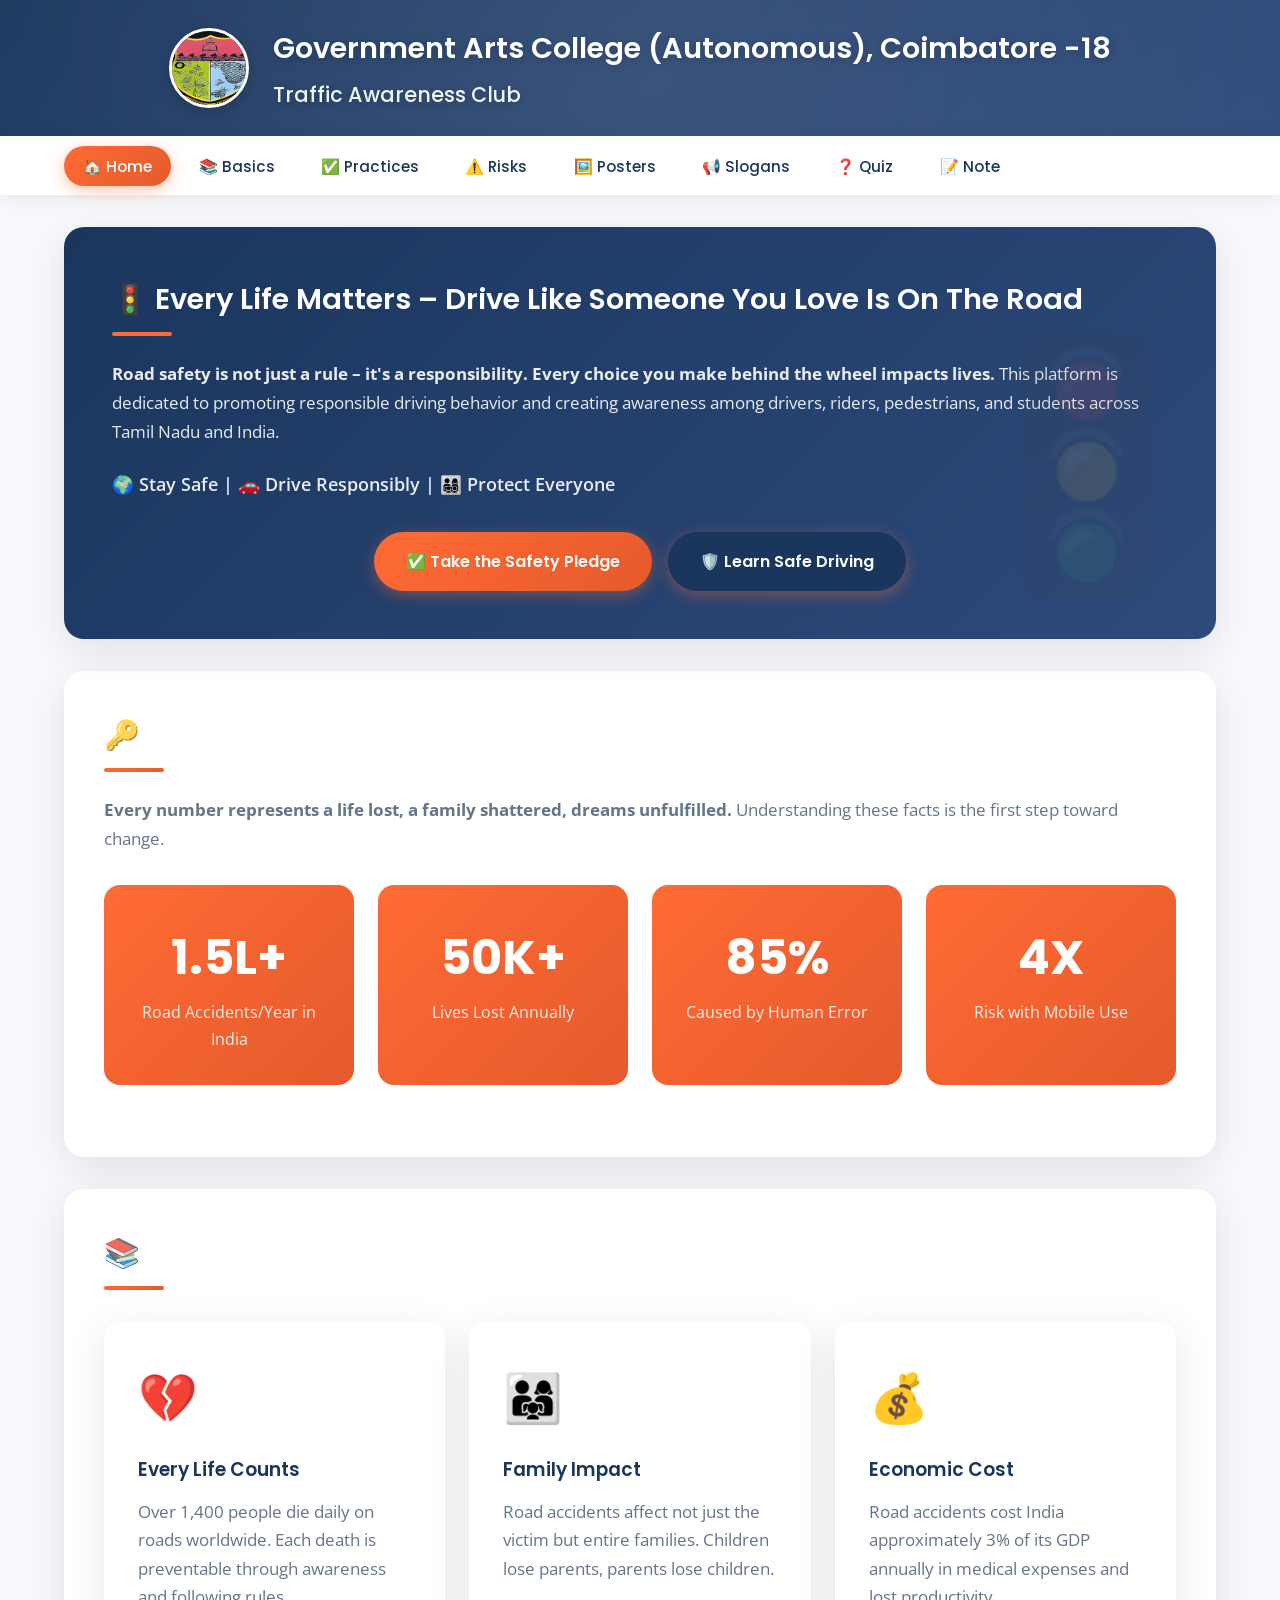
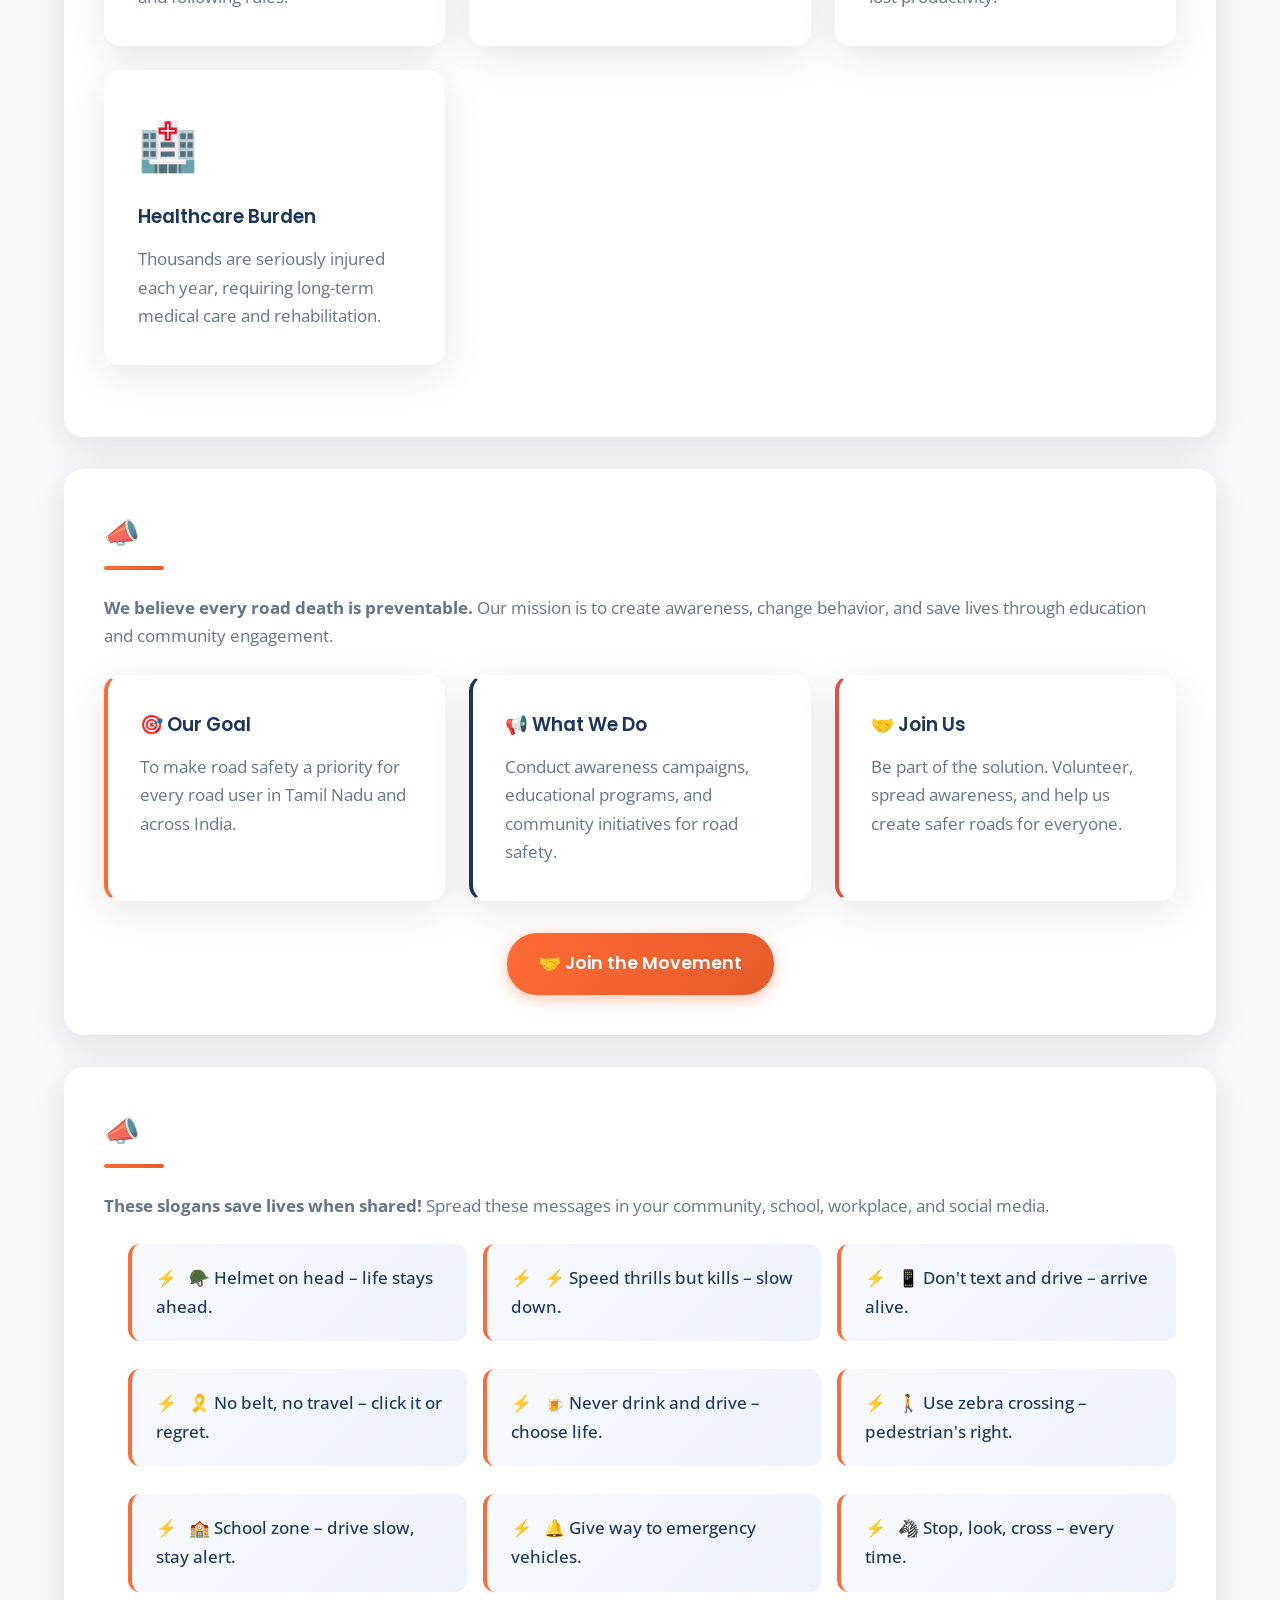
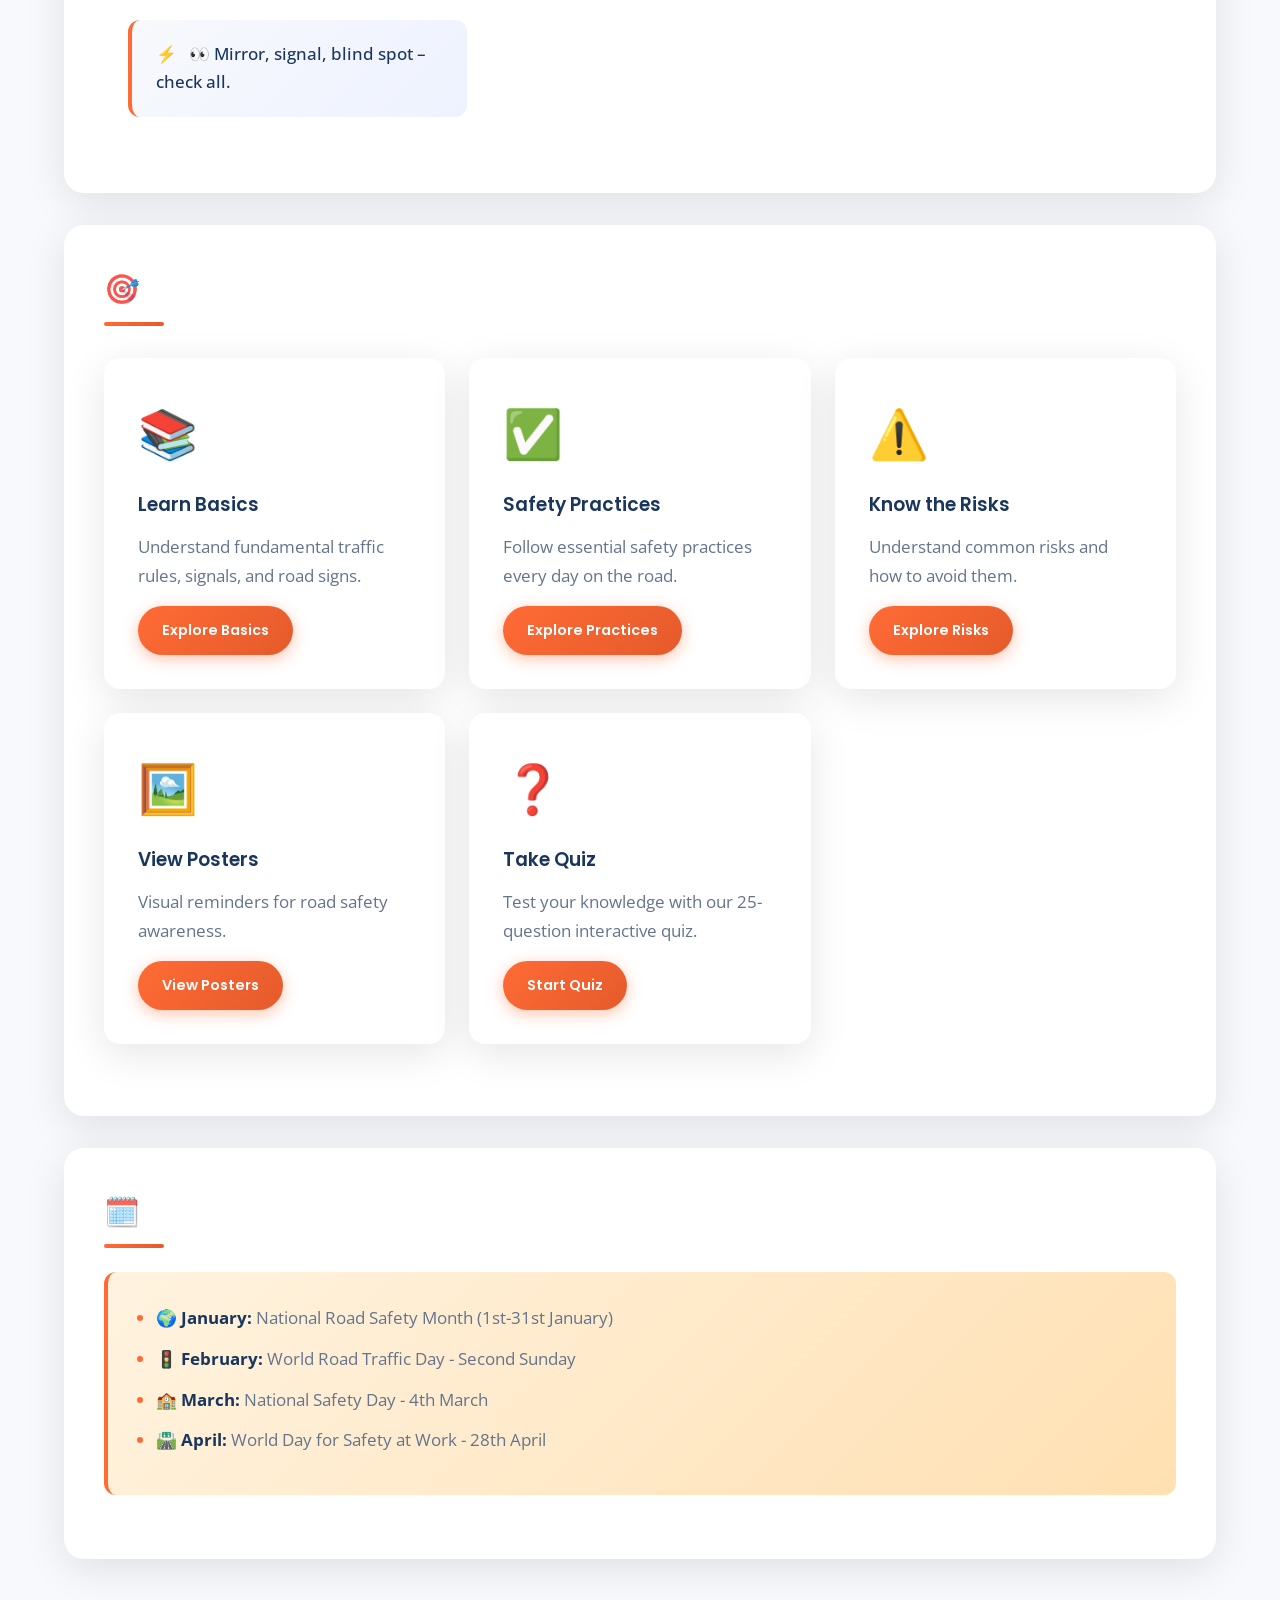
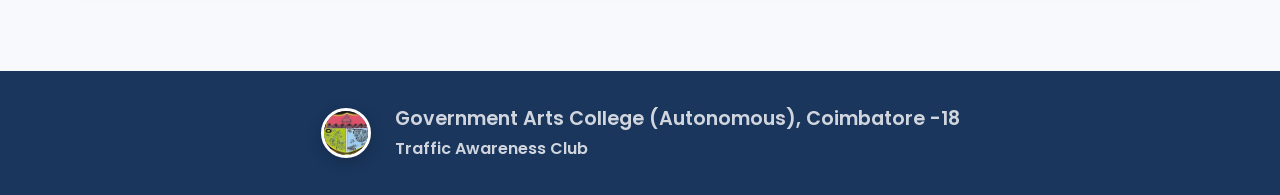
==== commit 019fecae: "Done" ====
--- a/index.html
+++ b/index.html
@@ -13,8 +13,13 @@
 <body>
 
     <header>
-        <h1>🚦 Traffic Awareness Hub</h1>
-        <p>Educational Resource for Safer Roads – Salem & Tamil Nadu Focus</p>
+        <div class="header-container">
+            <img src="logo.jpg" alt="Logo" class="header-logo">
+            <div class="header-text">
+                <h1>Government Arts College (Autonomous), Coimbatore -18</h1>
+                <h2>Traffic Awareness Club</h2>
+            </div>
+        </div>
     </header>
 
     <nav>
@@ -190,8 +195,13 @@
     </main>
 
     <footer>
-        <p>🚦 Traffic Awareness Hub | Safer Roads for All</p>
-        <p style="font-size: 0.85rem; margin-top: 0.5rem;">Stay Safe, Save Lives</p>
+        <div class="header-container">
+            <img src="logo.jpg" alt="Logo" class="header-logo" style="width: 50px; height: 50px;">
+            <div class="header-text">
+                <h1 style="font-size: 1.2rem; margin-bottom: 0;">Government Arts College (Autonomous), Coimbatore -18</h1>
+                <h2 style="font-size: 1rem;">Traffic Awareness Club</h2>
+            </div>
+        </div>
     </footer>
 
     <script src="script.js"></script>
--- a/style.css
+++ b/style.css
@@ -44,7 +44,7 @@
 /* Header */
 header {
     background: var(--gradient-secondary);
-    padding: 2.5rem 1.5rem;
+    padding: 1.5rem 1.5rem;
     text-align: center;
     position: relative;
     overflow: hidden;
@@ -66,12 +66,44 @@
     100% { transform: rotate(360deg); }
 }
 
-header h1 {
-    color: var(--white);
-    font-size: 2.5rem;
-    margin-bottom: 0.5rem;
+.header-container {
+    display: flex;
+    align-items: center;
+    justify-content: center;
+    gap: 1.5rem;
+    max-width: 1200px;
+    margin: 0 auto;
     position: relative;
     z-index: 1;
+}
+
+.header-logo {
+    width: 80px;
+    height: 80px;
+    border-radius: 50%;
+    object-fit: cover;
+    border: 3px solid white;
+    box-shadow: 0 4px 15px rgba(0,0,0,0.2);
+}
+
+.header-text {
+    text-align: left;
+}
+
+header h1 {
+    color: var(--white);
+    font-size: 1.8rem;
+    margin-bottom: 0.25rem;
+    position: relative;
+    z-index: 1;
+    text-shadow: 0 2px 10px rgba(0,0,0,0.2);
+}
+
+header h2 {
+    color: rgba(255,255,255,0.95);
+    font-size: 1.3rem;
+    margin-bottom: 0;
+    font-weight: 500;
     text-shadow: 0 2px 10px rgba(0,0,0,0.2);
 }
 
@@ -522,7 +554,7 @@
     margin-top: 3rem;
 }
 
-footer p {
+footer h1, h2 {
     color: rgba(255,255,255,0.8);
     font-size: 1rem;
 }
